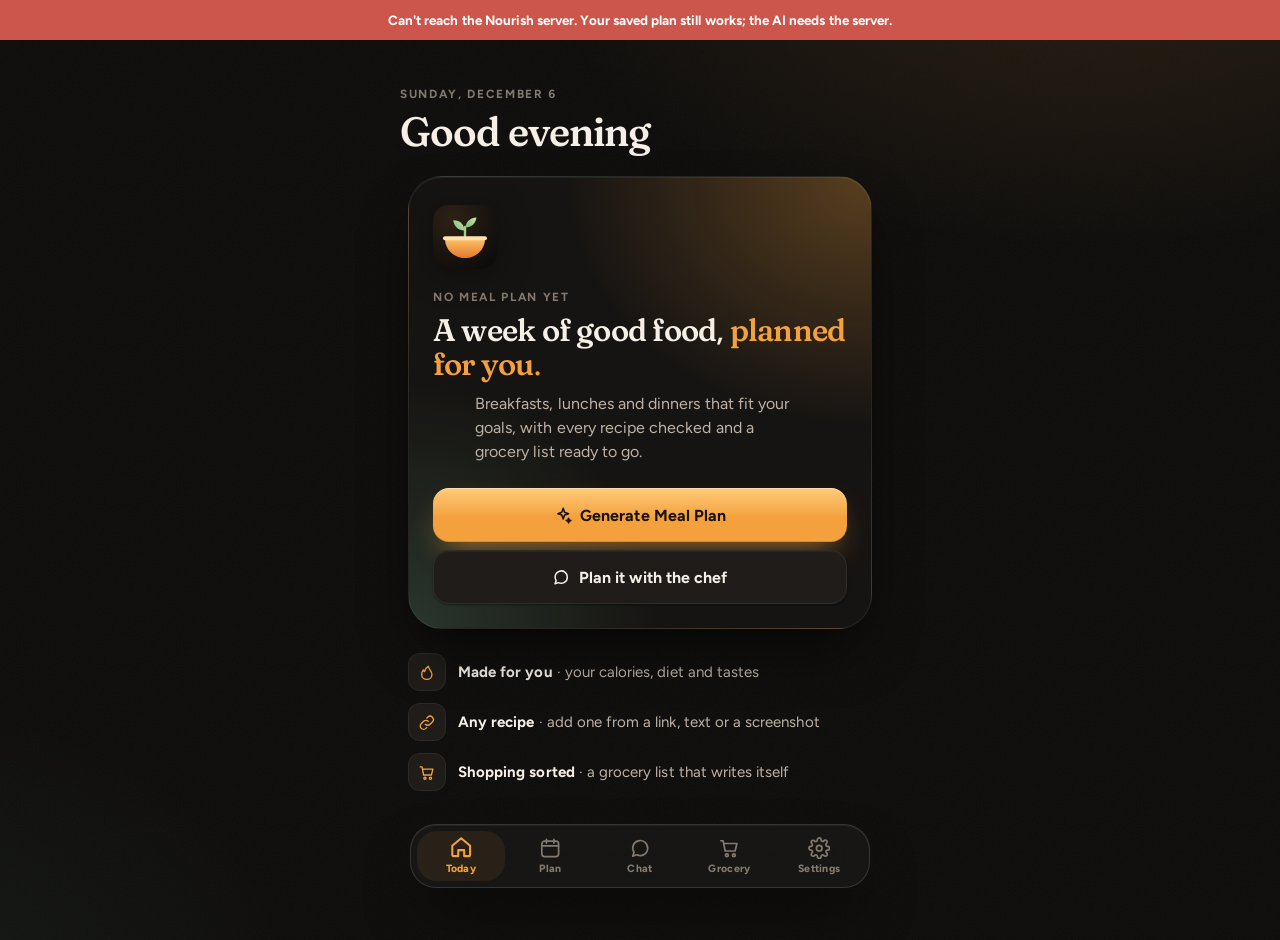
==== index.html @ 1de1a531 "Appearance: themes, backgrounds, accents, fonts, text size, bold text, icon styles, app icons - Them" ====
<!DOCTYPE html>
<html lang="en" data-theme="dark" data-accent="orange" data-text="default">
<head>
    <meta charset="UTF-8" />
    <meta name="viewport" content="width=device-width, initial-scale=1.0, viewport-fit=cover" />
    <meta name="theme-color" content="#0C0B0A" />
    <meta name="apple-mobile-web-app-capable" content="yes" />
    <meta name="mobile-web-app-capable" content="yes" />
    <meta name="apple-mobile-web-app-status-bar-style" content="black-translucent" />
    <meta name="apple-mobile-web-app-title" content="Nourish" />
    <title>Nourish - AI Meal Planner</title>
    <link rel="manifest" href="manifest.webmanifest" />
    <link rel="icon" type="image/png" href="icon-192.png" />
    <link rel="apple-touch-icon" href="apple-touch-icon.png" />
    <link rel="stylesheet" href="styles.css">
</head>
<body>
    <!-- Icon set (stroke icons, 24×24). Used as <svg><use href="#i-name"/></svg>. -->
    <svg width="0" height="0" style="position:absolute" aria-hidden="true">
        <defs>
            <!-- Brand mark gradients (brandMark() in app.js) -->
            <radialGradient id="bmBg" cx="30%" cy="20%" r="90%"><stop offset="0%" stop-color="#2E2116"/><stop offset="100%" stop-color="#0E0C0B"/></radialGradient>
            <linearGradient id="bmBowl" x1="0" y1="0" x2="0" y2="1"><stop offset="0%" stop-color="#FFC46A"/><stop offset="100%" stop-color="#E0782A"/></linearGradient>
            <linearGradient id="bmLeaf" x1="0" y1="1" x2="1" y2="0"><stop offset="0%" stop-color="#7DB876"/><stop offset="100%" stop-color="#C4E8A9"/></linearGradient>
            <symbol id="i-home" viewBox="0 0 24 24"><path d="M3 10.5 12 3l9 7.5V20a1 1 0 0 1-1 1h-5v-6h-6v6H4a1 1 0 0 1-1-1z"/></symbol>
            <symbol id="i-calendar" viewBox="0 0 24 24"><rect x="3" y="4.5" width="18" height="16.5" rx="3"/><path d="M3 9.5h18M8 2.5v4M16 2.5v4"/></symbol>
            <symbol id="i-chat" viewBox="0 0 24 24"><path d="M20 12a8 8 0 0 1-11.6 7.1L4 20.5l1.4-4.2A8 8 0 1 1 20 12z"/></symbol>
            <symbol id="i-cart" viewBox="0 0 24 24"><path d="M3 4h2.5l2.2 11h10.6l2-8H6.4"/><circle cx="9.5" cy="19.5" r="1.5"/><circle cx="17" cy="19.5" r="1.5"/></symbol>
            <symbol id="i-gear" viewBox="0 0 24 24"><circle cx="12" cy="12" r="3"/><path d="M19.4 15a1.7 1.7 0 0 0 .3 1.8l.1.1a2 2 0 1 1-2.8 2.8l-.1-.1a1.7 1.7 0 0 0-1.8-.3 1.7 1.7 0 0 0-1 1.5V21a2 2 0 1 1-4 0v-.1a1.7 1.7 0 0 0-1.1-1.5 1.7 1.7 0 0 0-1.8.3l-.1.1a2 2 0 1 1-2.8-2.8l.1-.1a1.7 1.7 0 0 0 .3-1.8 1.7 1.7 0 0 0-1.5-1H3a2 2 0 1 1 0-4h.1a1.7 1.7 0 0 0 1.5-1.1 1.7 1.7 0 0 0-.3-1.8l-.1-.1a2 2 0 1 1 2.8-2.8l.1.1a1.7 1.7 0 0 0 1.8.3H9a1.7 1.7 0 0 0 1-1.5V3a2 2 0 1 1 4 0v.1a1.7 1.7 0 0 0 1 1.5 1.7 1.7 0 0 0 1.8-.3l.1-.1a2 2 0 1 1 2.8 2.8l-.1.1a1.7 1.7 0 0 0-.3 1.8V9a1.7 1.7 0 0 0 1.5 1H21a2 2 0 1 1 0 4h-.1a1.7 1.7 0 0 0-1.5 1z"/></symbol>
            <symbol id="i-plus" viewBox="0 0 24 24"><path d="M12 5v14M5 12h14"/></symbol>
            <symbol id="i-link" viewBox="0 0 24 24"><path d="M10 14a4.5 4.5 0 0 0 6.4 0l3.2-3.2a4.5 4.5 0 0 0-6.4-6.4L12 5.6"/><path d="M14 10a4.5 4.5 0 0 0-6.4 0l-3.2 3.2a4.5 4.5 0 0 0 6.4 6.4l1.2-1.2"/></symbol>
            <symbol id="i-chevron" viewBox="0 0 24 24"><path d="m9 5 7 7-7 7"/></symbol>
            <symbol id="i-back" viewBox="0 0 24 24"><path d="m15 5-7 7 7 7"/></symbol>
            <symbol id="i-close" viewBox="0 0 24 24"><path d="M6 6l12 12M18 6 6 18"/></symbol>
            <symbol id="i-sunrise" viewBox="0 0 24 24"><path d="M3 18h18M6.3 13.5a6 6 0 0 1 11.4 0M12 3v4M4.2 8.2l1.6 1.6M19.8 8.2l-1.6 1.6M8 21h8"/></symbol>
            <symbol id="i-sun" viewBox="0 0 24 24"><circle cx="12" cy="12" r="4"/><path d="M12 2v2M12 20v2M4.9 4.9l1.4 1.4M17.7 17.7l1.4 1.4M2 12h2M20 12h2M4.9 19.1l1.4-1.4M17.7 6.3l1.4-1.4"/></symbol>
            <symbol id="i-moon" viewBox="0 0 24 24"><path d="M20 14.5A8 8 0 1 1 9.5 4a6.5 6.5 0 0 0 10.5 10.5z"/></symbol>
            <symbol id="i-clock" viewBox="0 0 24 24"><circle cx="12" cy="12" r="9"/><path d="M12 7v5l3 2"/></symbol>
            <symbol id="i-flame" viewBox="0 0 24 24"><path d="M12 21c3.9 0 7-2.9 7-6.7 0-4.6-4.3-6.6-4.9-11.3C11.3 5 9 8 9 10.5c-1-.6-1.6-1.7-1.8-2.6C5.9 9.5 5 11.4 5 14.3 5 18.1 8.1 21 12 21z"/></symbol>
            <symbol id="i-swap" viewBox="0 0 24 24"><path d="M4 8h13l-3.5-3.5M20 16H7l3.5 3.5"/></symbol>
            <symbol id="i-sparkle" viewBox="0 0 24 24"><path d="M12 3l1.8 5.2L19 10l-5.2 1.8L12 17l-1.8-5.2L5 10l5.2-1.8zM19 16l.8 2.2L22 19l-2.2.8L19 22l-.8-2.2L16 19l2.2-.8z"/></symbol>
            <symbol id="i-send" viewBox="0 0 24 24"><path d="M12 19V5M5.5 11.5 12 5l6.5 6.5"/></symbol>
            <symbol id="i-check" viewBox="0 0 24 24"><path d="m5 12.5 4.5 4.5L19 7.5"/></symbol>
            <symbol id="i-trash" viewBox="0 0 24 24"><path d="M4 7h16M10 11v6M14 11v6M6 7l1 13h10l1-13M9 7V4h6v3"/></symbol>
            <symbol id="i-share" viewBox="0 0 24 24"><path d="M12 15V3M7.5 7.5 12 3l4.5 4.5M5 12v7a2 2 0 0 0 2 2h10a2 2 0 0 0 2-2v-7"/></symbol>
            <symbol id="i-refresh" viewBox="0 0 24 24"><path d="M20 11a8 8 0 0 0-14.3-4.9L4 8M4 4v4h4M4 13a8 8 0 0 0 14.3 4.9L20 16M20 20v-4h-4"/></symbol>
            <symbol id="i-palette" viewBox="0 0 24 24"><path d="M12 3a9 9 0 1 0 0 18c1.1 0 1.7-.8 1.7-1.7 0-.5-.2-.9-.5-1.2-.3-.3-.5-.7-.5-1.2 0-.9.8-1.7 1.7-1.7h2A4.6 4.6 0 0 0 21 10.6C21 6.4 17 3 12 3z"/><circle cx="7.5" cy="11.5" r="1"/><circle cx="10.5" cy="7.5" r="1"/><circle cx="15.5" cy="7.5" r="1"/></symbol>
            <symbol id="i-bot" viewBox="0 0 24 24"><rect x="4" y="8" width="16" height="12" rx="3"/><path d="M12 4v4M9 13h.01M15 13h.01M9.5 16.5h5"/></symbol>
            <symbol id="i-user" viewBox="0 0 24 24"><circle cx="12" cy="8" r="4"/><path d="M4 21a8 8 0 0 1 16 0"/></symbol>
            <symbol id="i-heart" viewBox="0 0 24 24"><path d="M12 20.5s-7.5-4.6-9.3-9.2C1.5 8.2 3.4 4.5 7 4.5c2.1 0 3.8 1.2 5 3 1.2-1.8 2.9-3 5-3 3.6 0 5.5 3.7 4.3 6.8-1.8 4.6-9.3 9.2-9.3 9.2z"/></symbol>
            <symbol id="i-search" viewBox="0 0 24 24"><circle cx="11" cy="11" r="6.5"/><path d="m20 20-4.4-4.4"/></symbol>
            <symbol id="i-image" viewBox="0 0 24 24"><rect x="3" y="4" width="18" height="16" rx="2.5"/><circle cx="9" cy="10" r="1.8"/><path d="m21 16-5.5-5.5L5 20"/></symbol>
            <symbol id="i-edit" viewBox="0 0 24 24"><path d="M4 20h4L19 9l-4-4L4 16zM13.5 6.5l4 4"/></symbol>
            <symbol id="i-text" viewBox="0 0 24 24"><path d="M5 6h14M5 11h14M5 16h9"/></symbol>
            <symbol id="i-book" viewBox="0 0 24 24"><path d="M4 5a2 2 0 0 1 2-2h13v16H6a2 2 0 0 0-2 2zM4 21V5M8 7h7"/></symbol>
            <symbol id="i-server" viewBox="0 0 24 24"><rect x="3" y="4" width="18" height="7" rx="2"/><rect x="3" y="13" width="18" height="7" rx="2"/><path d="M7 7.5h.01M7 16.5h.01"/></symbol>
            <symbol id="i-update" viewBox="0 0 24 24"><path d="M12 3v12M7 10l5 5 5-5M5 21h14"/></symbol>
            <symbol id="i-shield" viewBox="0 0 24 24"><path d="M12 3 4 6v6c0 4.5 3.4 8.3 8 9 4.6-.7 8-4.5 8-9V6z"/></symbol>
            <symbol id="i-copy" viewBox="0 0 24 24"><rect x="8" y="8" width="13" height="13" rx="2"/><path d="M16 8V5a2 2 0 0 0-2-2H5a2 2 0 0 0-2 2v9a2 2 0 0 0 2 2h3"/></symbol>
            <symbol id="i-leaf" viewBox="0 0 24 24"><path d="M5 19c0-8 5-14 15-15-1 10-7 15-15 15zM5 19l7-7"/></symbol>
            <symbol id="i-list" viewBox="0 0 24 24"><path d="M9 6h11M9 12h11M9 18h11M4.5 6h.01M4.5 12h.01M4.5 18h.01"/></symbol>
            <symbol id="i-globe" viewBox="0 0 24 24"><circle cx="12" cy="12" r="9"/><path d="M3 12h18M12 3c2.5 2.6 3.8 5.6 3.8 9s-1.3 6.4-3.8 9c-2.5-2.6-3.8-5.6-3.8-9S9.5 5.6 12 3z"/></symbol>
            <symbol id="i-utensils" viewBox="0 0 24 24"><path d="M6 3v8a2 2 0 0 0 2 2v8M10 3v8a2 2 0 0 1-2 2M8 3v6M17 21V3c-2 1-3 3.5-3 7h3"/></symbol>
            <symbol id="i-sync" viewBox="0 0 24 24"><path d="M4 12a8 8 0 0 1 13.7-5.7L20 8.5M20 4v4.5h-4.5M20 12a8 8 0 0 1-13.7 5.7L4 15.5M4 20v-4.5h4.5"/></symbol>
        </defs>
    </svg>

    <div class="offline-banner" id="offlineBanner" role="status" hidden></div>
    <div class="job-bar" id="jobBar" role="status" aria-live="polite" hidden></div>

    <div class="app-container">
        <!-- Today -->
        <main class="screen screen-today active" id="screenToday">
            <header class="screen-header">
                <div>
                    <div class="eyebrow" id="todayEyebrow"></div>
                    <h1 class="large-title" id="todayTitle">Today</h1>
                </div>
                <button type="button" class="icon-btn accent" id="newPlanHeaderBtn" data-action="new-plan" aria-label="New plan" hidden>
                    <svg><use href="#i-sparkle"/></svg>
                </button>
            </header>
            <div id="todayBody"></div>
        </main>

        <!-- Plan -->
        <main class="screen screen-plan" id="screenPlan">
            <header class="screen-header">
                <div>
                    <div class="eyebrow" id="planEyebrow">Your week</div>
                    <h1 class="large-title">Plan</h1>
                </div>
                <div class="header-actions">
                    <button type="button" class="icon-btn" id="cookbookBtn" aria-label="Cookbook"><svg><use href="#i-book"/></svg></button>
                    <button type="button" class="icon-btn" id="importLinkBtn" aria-label="Add a recipe from a link"><svg><use href="#i-link"/></svg></button>
                    <button type="button" class="icon-btn accent" data-action="new-plan" aria-label="New plan"><svg><use href="#i-sparkle"/></svg></button>
                </div>
            </header>
            <div class="plan-days" id="planAccordions"></div>
        </main>

        <!-- Chat -->
        <main class="screen screen-chat" id="screenChat">
            <header class="screen-header">
                <div>
                    <div class="eyebrow">Your personal chef</div>
                    <h1 class="large-title">Chat</h1>
                </div>
                <button type="button" class="pill-btn" id="chatPlanBtn"><svg><use href="#i-sparkle"/></svg><span>Make plan</span></button>
            </header>
            <div class="chat-messages" id="chatMessages" aria-live="polite"></div>
            <form class="chat-composer" id="chatForm">
                <textarea id="chatInput" rows="1" placeholder="Ask the chef anything…" enterkeyhint="send" aria-label="Message"></textarea>
                <button type="submit" class="chat-send" id="chatSend" aria-label="Send"><svg><use href="#i-send"/></svg></button>
            </form>
        </main>

        <!-- Grocery -->
        <main class="screen screen-grocery" id="screenGrocery">
            <header class="screen-header">
                <div>
                    <div class="eyebrow">For this week's plan</div>
                    <h1 class="large-title">Grocery</h1>
                </div>
                <div class="header-actions">
                    <button type="button" class="icon-btn" id="groceryShareBtn" aria-label="Copy or share the list"><svg><use href="#i-share"/></svg></button>
                    <button type="button" class="icon-btn" id="groceryResetBtn" aria-label="Untick everything"><svg><use href="#i-refresh"/></svg></button>
                </div>
            </header>
            <div id="groceryContainer"></div>
        </main>

        <!-- Settings -->
        <main class="screen screen-settings" id="screenSettings">
            <header class="screen-header">
                <div class="settings-heading">
                    <button type="button" class="settings-back" id="settingsBack" hidden><svg><use href="#i-back"/></svg><span>Settings</span></button>
                    <h1 class="large-title" id="settingsTitle">Settings</h1>
                </div>
            </header>
            <div class="settings-list" id="settingsList"></div>
        </main>
    </div>

    <!-- Tab bar -->
    <nav class="tab-bar" role="tablist">
        <button type="button" class="tab" data-tab="today" role="tab"><svg class="tab-icon" aria-hidden="true"><use href="#i-home"/></svg><span class="tab-label">Today</span></button>
        <button type="button" class="tab" data-tab="plan" role="tab"><svg class="tab-icon" aria-hidden="true"><use href="#i-calendar"/></svg><span class="tab-label">Plan</span></button>
        <button type="button" class="tab" data-tab="chat" role="tab"><svg class="tab-icon" aria-hidden="true"><use href="#i-chat"/></svg><span class="tab-label">Chat</span></button>
        <button type="button" class="tab" data-tab="grocery" role="tab"><svg class="tab-icon" aria-hidden="true"><use href="#i-cart"/></svg><span class="tab-label">Grocery</span></button>
        <button type="button" class="tab" data-tab="settings" role="tab"><svg class="tab-icon" aria-hidden="true"><use href="#i-gear"/></svg><span class="tab-label">Settings</span></button>
    </nav>

    <!-- Recipe sheet (content built by openRecipeSheet) -->
    <div class="sheet" id="recipeSheet" role="dialog" aria-modal="true" aria-label="Recipe">
        <div class="sheet-backdrop" id="recipeSheetBackdrop"></div>
        <div class="sheet-content recipe-sheet-content" id="recipeSheetContent"></div>
    </div>

    <!-- Recipe preview / editor (an imported recipe before it's saved, or a Cookbook recipe) -->
    <div class="sheet" id="recipeEditSheet" role="dialog" aria-modal="true" aria-label="Check the recipe">
        <div class="sheet-backdrop" id="recipeEditBackdrop"></div>
        <div class="sheet-content" id="recipeEditContent"></div>
    </div>

    <!-- Add food (the food log) -->
    <div class="sheet" id="foodSheet" role="dialog" aria-modal="true" aria-label="Add food">
        <div class="sheet-backdrop" id="foodSheetBackdrop"></div>
        <div class="sheet-content" id="foodSheetContent"></div>
    </div>

    <!-- Cookbook -->
    <div class="sheet" id="cookbookSheet" role="dialog" aria-modal="true" aria-label="Cookbook">
        <div class="sheet-backdrop" id="cookbookBackdrop"></div>
        <div class="sheet-content cookbook-content" id="cookbookContent"></div>
    </div>

    <!-- Pick a day and meal -->
    <div class="sheet" id="slotSheet" role="dialog" aria-modal="true" aria-label="Add to plan">
        <div class="sheet-backdrop" id="slotBackdrop"></div>
        <div class="sheet-content" id="slotContent"></div>
    </div>

    <!-- Generate sheet -->
    <div class="sheet" id="generateSheet" role="dialog" aria-modal="true" aria-labelledby="generateTitle">
        <div class="sheet-backdrop" id="generateSheetBackdrop"></div>
        <div class="sheet-content">
            <div class="sheet-grabber" aria-hidden="true"></div>
            <div class="sheet-header">
                <h2 class="title" id="generateTitle">New meal plan</h2>
                <button type="button" class="icon-btn btn-close" id="closeGenerateBtn" aria-label="Close"><svg><use href="#i-close"/></svg></button>
            </div>
            <div class="sheet-body">
                <div class="input-group">
                    <label class="label" for="inputLikes">Foods you love</label>
                    <input type="text" id="inputLikes" placeholder="Optional, e.g. chicken, pasta, Thai food" autocomplete="off" enterkeyhint="next" />
                </div>
                <div class="input-group">
                    <label class="label" for="inputHates">Foods you avoid</label>
                    <input type="text" id="inputHates" placeholder="Optional, e.g. mushrooms, shellfish" autocomplete="off" enterkeyhint="done" />
                </div>
                <div class="input-group">
                    <div class="label">Goal</div>
                    <div class="segmented">
                        <button type="button" class="segment-btn" data-goal="Cut">Lose</button>
                        <button type="button" class="segment-btn" data-goal="Maintain">Maintain</button>
                        <button type="button" class="segment-btn" data-goal="Gain">Gain</button>
                    </div>
                </div>
                <p class="sheet-hint">Nourish picks real recipes from trusted cooking sites and sizes them to your calories, diet and allergies. Both boxes are optional.
                    <button type="button" class="link-btn" id="editProfileBtn">Edit profile</button></p>
                <button type="button" class="btn btn-primary" id="generateBtn">Generate Plan</button>
            </div>
        </div>
    </div>

    <!-- Import-from-link sheet -->
    <div class="sheet" id="importSheet" role="dialog" aria-modal="true" aria-labelledby="importTitle">
        <div class="sheet-backdrop" id="importSheetBackdrop"></div>
        <div class="sheet-content">
            <div class="sheet-grabber" aria-hidden="true"></div>
            <div class="sheet-header">
                <h2 class="title" id="importTitle">Add a recipe from a link</h2>
                <button type="button" class="icon-btn btn-close" id="closeImportBtn" aria-label="Close"><svg><use href="#i-close"/></svg></button>
            </div>
            <div class="sheet-body">
                <div class="segmented import-modes" role="tablist" aria-label="Where the recipe is">
                    <button type="button" class="segment-btn active" data-import-mode="link" role="tab" aria-selected="true">Link</button>
                    <button type="button" class="segment-btn" data-import-mode="paste" role="tab" aria-selected="false">Paste text</button>
                    <button type="button" class="segment-btn" data-import-mode="image" role="tab" aria-selected="false">Screenshot</button>
                </div>
                <div class="import-panel" data-import-panel="link">
                    <div class="input-group">
                        <label class="label" for="importUrl">Recipe link</label>
                        <input type="url" id="importUrl" placeholder="A recipe site, YouTube, TikTok, Instagram…" autocomplete="off" autocapitalize="off" spellcheck="false" inputmode="url" />
                    </div>
                    <p class="sheet-hint">Works with recipe sites, and with YouTube, TikTok, Reddit and Pinterest posts that include the recipe. Instagram and Facebook often need a login: then paste the caption or use a screenshot.</p>
                </div>
                <div class="import-panel" data-import-panel="paste" hidden>
                    <div class="input-group">
                        <label class="label" for="importText">Recipe text</label>
                        <textarea id="importText" rows="8" placeholder="Paste the recipe: the ingredients and the steps, e.g. from a caption or a message."></textarea>
                    </div>
                </div>
                <div class="import-panel" data-import-panel="image" hidden>
                    <label class="import-drop" for="importImage">
                        <svg><use href="#i-image"/></svg>
                        <span id="importImageName">Choose a screenshot of the recipe</span>
                        <input type="file" id="importImage" accept="image/*" />
                    </label>
                    <p class="sheet-hint" id="importImageHint"></p>
                </div>
                <div class="import-status" id="importStatus" role="status" hidden><span class="job-bar-spinner" aria-hidden="true"></span><span id="importStatusText"></span></div>
                <div class="form-error" id="importError" role="alert" hidden></div>
                <button type="button" class="btn btn-primary" id="importBtn">Find the recipe</button>
            </div>
        </div>
    </div>

    <div class="toast" id="toast" role="alert" aria-live="assertive"></div>

    <script src="json-repair.js"></script>
    <script src="theme.js"></script>
    <script src="units.js"></script>
    <script src="nutrition-data.js"></script>
    <script src="nutrition.js"></script>
    <script src="prefs.js"></script>
    <script src="planner.js"></script>
    <script src="sources.js"></script>
    <script src="finder.js"></script>
    <script src="library.js"></script>
    <script src="foodlog.js"></script>
    <script src="grocery.js"></script>
    <script src="recipes.js"></script>
    <script src="importer.js"></script>
    <script src="app.js"></script>
    <script src="ondevice.js"></script>
</body>
</html>
---- styles.css ----
/* ==========================================================================
   Nourish design system — "Ember & Herb"
   An editorial kitchen at night: warm near-black, cream type, saffron light.
   Display: Fraunces (soft, warm serif) · Text: Figtree (humanist sans)

   Themes   [data-theme=dark|light|system]   (dark is the default)
   Accents  [data-accent=orange|green|blue|purple|pink|teal]
            = Saffron, Sage, Lagoon, Plum, Rose, Mint
   Text     [data-text=small|default|large]   Motion [data-motion=reduced]
   ========================================================================== */

@font-face {
    font-family: "Fraunces";
    src: url("font-fraunces.woff2") format("woff2-variations"), url("font-fraunces.woff2") format("woff2");
    font-weight: 100 900; font-style: normal; font-display: swap;
}
/* Numbers: digits (and the marks that sit between them) always come from the body font, which has
   true lining, tabular figures, even inside serif headings ("Day 3", "1,500"). The heading serif's
   own figures are old-style and uneven, so a heading's font list starts with this digits-only face. */
@font-face {
    font-family: "Nourish Digits";
    src: url("font-figtree.woff2") format("woff2-variations"), url("font-figtree.woff2") format("woff2");
    font-weight: 300 900; font-style: normal; font-display: swap;
    unicode-range: U+0030-0039, U+002C, U+002E, U+0025, U+00BC-00BE, U+2150-215E, U+00D7, U+2013;
}
@font-face {
    font-family: "Figtree";
    src: url("font-figtree.woff2") format("woff2-variations"), url("font-figtree.woff2") format("woff2");
    font-weight: 300 900; font-style: normal; font-display: swap;
}

/* Font pairings (Settings → Appearance → Font). Each covers headings, text and numbers; numbers always
   use lining, tabular figures. All bundled (SIL Open Font License, see FONTS.md), so offline is fine. */
@font-face { font-family: "Inter"; src: url("font-inter.woff2") format("woff2-variations"), url("font-inter.woff2") format("woff2"); font-weight: 100 900; font-display: swap; }
@font-face { font-family: "Source Serif 4"; src: url("font-source-serif.woff2") format("woff2-variations"), url("font-source-serif.woff2") format("woff2"); font-weight: 200 900; font-display: swap; }
@font-face { font-family: "Source Sans 3"; src: url("font-source-sans.woff2") format("woff2-variations"), url("font-source-sans.woff2") format("woff2"); font-weight: 200 900; font-display: swap; }
@font-face { font-family: "Nunito"; src: url("font-nunito.woff2") format("woff2-variations"), url("font-nunito.woff2") format("woff2"); font-weight: 200 1000; font-display: swap; }
@font-face { font-family: "Manrope"; src: url("font-manrope.woff2") format("woff2-variations"), url("font-manrope.woff2") format("woff2"); font-weight: 200 800; font-display: swap; }
:root[data-font="modern"] {
    --font: "Inter", -apple-system, system-ui, sans-serif; --font-display: "Inter", -apple-system, system-ui, sans-serif;
    --font-num: "Inter", system-ui, sans-serif; --display-axes: normal; --display-tracking: -0.025em;
}
:root[data-font="classic"] {
    --font: "Source Sans 3", -apple-system, system-ui, sans-serif; --font-display: "Source Serif 4", Georgia, serif;
    --font-num: "Source Sans 3", system-ui, sans-serif; --display-axes: normal; --display-tracking: -0.01em;
}
:root[data-font="rounded"] {
    --font: "Nunito", -apple-system, system-ui, sans-serif; --font-display: "Nunito", -apple-system, system-ui, sans-serif;
    --font-num: "Nunito", system-ui, sans-serif; --display-axes: normal; --display-tracking: -0.01em;
}
:root[data-font="minimal"] {
    --font: "Manrope", -apple-system, system-ui, sans-serif; --font-display: "Manrope", -apple-system, system-ui, sans-serif;
    --font-num: "Manrope", system-ui, sans-serif; --display-axes: normal; --display-tracking: -0.02em;
}
[data-font]:not([data-font="editorial"]) body { font-feature-settings: normal; }

/* Text size and bold text (Settings → Appearance). */
[data-text="xl"] { font-size: 19.5px; }
[data-bold="on"] body { font-weight: 550; }
[data-bold="on"] .meal-name, [data-bold="on"] .title, [data-bold="on"] .large-title, [data-bold="on"] .recipe-name, [data-bold="on"] .section-title { font-weight: 700; }
[data-bold="on"] .text-dim, [data-bold="on"] .settings-hint, [data-bold="on"] .sheet-hint, [data-bold="on"] .recipe-note { font-weight: 550; }

/* Icon styles (Settings → Appearance → Icons): one look, applied to every icon. */
:root { --icon-w: 1; }
:root[data-icons="bold"] { --icon-w: 1.32; }
:root[data-icons="light"] { --icon-w: 0.72; }
[data-icons="duotone"] svg:not(.ring svg) use, [data-icons="duotone"] .tab-icon use { fill: currentColor; fill-opacity: 0.2; }
:root[data-icons="duotone"] { --icon-w: 1.1; }
[data-icons="sharp"] svg { stroke-linecap: square; stroke-linejoin: miter; }

/* ---------- 1. Tokens ---------- */
:root {
    --grain: url("data:image/svg+xml;utf8,<svg xmlns='http://www.w3.org/2000/svg' width='160' height='160'><filter id='n'><feTurbulence type='fractalNoise' baseFrequency='0.9' numOctaves='2' stitchTiles='stitch'/><feColorMatrix values='0 0 0 0 0.5 0 0 0 0 0.45 0 0 0 0 0.4 0 0 0 0.05 0'/></filter><rect width='100%' height='100%' filter='url(%23n)'/></svg>");
    /* Safe areas. The phone apps also pass them in as --native-safe-* for when env() reports 0. */
    --safe-top: max(env(safe-area-inset-top), var(--native-safe-top, 0px));
    --safe-bottom: max(env(safe-area-inset-bottom), var(--native-safe-bottom, 0px));
    --safe-left: max(env(safe-area-inset-left), var(--native-safe-left, 0px));
    --safe-right: max(env(safe-area-inset-right), var(--native-safe-right, 0px));

    /* Type */
    --font: "Figtree", -apple-system, BlinkMacSystemFont, "Segoe UI", Roboto, system-ui, sans-serif;
    --font-display: "Nourish Digits", "Fraunces", "Iowan Old Style", "Palatino", Georgia, serif;
    --font-num: "Nourish Digits", var(--font);   /* anything that is mostly a number */
    --num-features: "tnum" 1, "lnum" 1, "pnum" 0;
    --display-axes: "SOFT" 60, "WONK" 0;
    --fs-hero: 2.55rem;     /* screen titles */
    --fs-title-1: 1.95rem;  /* recipe name */
    --fs-title-2: 1.45rem;  /* sheet titles, big numbers */
    --fs-title-3: 1.16rem;  /* card titles */
    --fs-body: 1rem;
    --fs-callout: 0.94rem;
    --fs-footnote: 0.84rem;
    --fs-caption: 0.74rem;

    /* Space (4-point scale) */
    --s-1: 4px; --s-2: 8px; --s-3: 12px; --s-4: 16px; --s-5: 20px; --s-6: 24px; --s-7: 28px; --s-8: 32px; --s-10: 40px;
    --gutter: 20px;

    /* Shape */
    --r-xs: 8px; --r-sm: 12px; --r: 16px; --r-lg: 22px; --r-xl: 28px; --r-2xl: 34px; --r-pill: 999px;

    /* Motion */
    --ease: cubic-bezier(0.22, 1, 0.36, 1);          /* out-quint: smooth settle */
    --ease-sheet: cubic-bezier(0.32, 0.72, 0, 1);     /* iOS sheet */
    --spring: cubic-bezier(0.34, 1.56, 0.64, 1);      /* small overshoot for toggles */
    --t-fast: 140ms; --t: 240ms; --t-slow: 420ms;

    /* Layout */
    --tabbar-h: 64px;
    --tabbar-gap: max(12px, var(--safe-bottom));
    --content-max: 520px;

    /* Nutrition colours (shared meaning everywhere) */
    --protein: #86CFA6;
    --carbs: #F2C46D;
    --fat: #EC8F7E;

    /* Status */
    --success: #7CCB8E;
    --danger: #FF6B5E;
    --warn: #F5B544;

    /* Accent: Saffron by default */
    --accent: #F4A13D;
    --accent-2: #FFCB7A;
    --accent-deep: #C9711B;
    --on-accent: #1B1107;
}
[data-accent="green"]  { --accent: #8CC084; --accent-2: #BEE3A8; --accent-deep: #4E8A4B; }
[data-accent="blue"]   { --accent: #6FB7E6; --accent-2: #A9D8F7; --accent-deep: #2F7DB5; }
[data-accent="purple"] { --accent: #B69CF6; --accent-2: #D7C8FF; --accent-deep: #7A58C9; }
[data-accent="pink"]   { --accent: #F08BA8; --accent-2: #FFC0D1; --accent-deep: #C24E72; }
[data-accent="teal"]   { --accent: #5FD0B8; --accent-2: #A6EEDD; --accent-deep: #1F9682; }

/* Dark (default) */
:root, [data-theme="dark"] {
    --bg: #0C0B0A;
    --bg-glow: radial-gradient(900px 520px at 85% -8%, color-mix(in srgb, var(--accent) 13%, transparent), transparent 62%),
               radial-gradient(700px 480px at -10% 105%, color-mix(in srgb, var(--protein) 7%, transparent), transparent 60%);
    --surface: #161412;
    --surface-2: #1F1C19;
    --surface-3: #2A2622;
    --surface-raised: #1B1916;
    --border: rgba(255, 238, 214, 0.075);
    --border-strong: rgba(255, 238, 214, 0.14);
    --hairline: rgba(255, 238, 214, 0.06);
    --text: #F6EFE6;
    --text-2: #BEB2A5;
    --text-3: #847A6F;
    --accent-text: var(--accent);
    --accent-soft: color-mix(in srgb, var(--accent) 15%, transparent);
    --accent-softer: color-mix(in srgb, var(--accent) 8%, transparent);
    --e-1: 0 1px 0 rgba(255, 238, 214, 0.04) inset, 0 1px 2px rgba(0, 0, 0, 0.4);
    --e-2: 0 1px 0 rgba(255, 238, 214, 0.05) inset, 0 12px 32px -10px rgba(0, 0, 0, 0.65);
    --e-3: 0 1px 0 rgba(255, 238, 214, 0.06) inset, 0 28px 60px -18px rgba(0, 0, 0, 0.8);
    --glass: rgba(24, 21, 19, 0.72);
    --glass-strong: rgba(24, 21, 19, 0.88);
    --scrim: rgba(5, 4, 3, 0.62);
    --grain-opacity: 0.045;
    color-scheme: dark;
}

/* Light: warm paper and ink */
[data-theme="light"] {
    --bg: #F5EFE6;
    --bg-glow: radial-gradient(900px 520px at 85% -8%, color-mix(in srgb, var(--accent) 16%, transparent), transparent 62%),
               radial-gradient(700px 480px at -10% 105%, color-mix(in srgb, var(--protein) 12%, transparent), transparent 60%);
    --surface: #FFFCF7;
    --surface-2: #F3ECE1;
    --surface-3: #E7DECF;
    --surface-raised: #FFFFFF;
    --border: rgba(60, 40, 20, 0.09);
    --border-strong: rgba(60, 40, 20, 0.16);
    --hairline: rgba(60, 40, 20, 0.07);
    --text: #1F1913;
    --text-2: #5E5348;
    --text-3: #92867A;
    --accent-text: var(--accent-deep);
    --accent-soft: color-mix(in srgb, var(--accent) 22%, transparent);
    --accent-softer: color-mix(in srgb, var(--accent) 11%, transparent);
    --protein: #4E9E73; --carbs: #D49A2A; --fat: #D0644F;
    --e-1: 0 1px 2px rgba(60, 40, 20, 0.06);
    --e-2: 0 1px 2px rgba(60, 40, 20, 0.05), 0 14px 30px -12px rgba(60, 40, 20, 0.18);
    --e-3: 0 2px 4px rgba(60, 40, 20, 0.05), 0 30px 60px -20px rgba(60, 40, 20, 0.3);
    --glass: rgba(255, 251, 244, 0.74);
    --glass-strong: rgba(255, 251, 244, 0.9);
    --scrim: rgba(40, 26, 12, 0.38);
    --grain-opacity: 0.035;
    color-scheme: light;
}
@media (prefers-color-scheme: light) {
    [data-theme="system"] {
        --bg: #F5EFE6;
        --bg-glow: radial-gradient(900px 520px at 85% -8%, color-mix(in srgb, var(--accent) 16%, transparent), transparent 62%),
                   radial-gradient(700px 480px at -10% 105%, color-mix(in srgb, var(--protein) 12%, transparent), transparent 60%);
        --surface: #FFFCF7; --surface-2: #F3ECE1; --surface-3: #E7DECF; --surface-raised: #FFFFFF;
        --border: rgba(60, 40, 20, 0.09); --border-strong: rgba(60, 40, 20, 0.16); --hairline: rgba(60, 40, 20, 0.07);
        --text: #1F1913; --text-2: #5E5348; --text-3: #92867A;
        --accent-text: var(--accent-deep);
        --accent-soft: color-mix(in srgb, var(--accent) 22%, transparent);
        --accent-softer: color-mix(in srgb, var(--accent) 11%, transparent);
        --protein: #4E9E73; --carbs: #D49A2A; --fat: #D0644F;
        --e-1: 0 1px 2px rgba(60, 40, 20, 0.06);
        --e-2: 0 1px 2px rgba(60, 40, 20, 0.05), 0 14px 30px -12px rgba(60, 40, 20, 0.18);
        --e-3: 0 2px 4px rgba(60, 40, 20, 0.05), 0 30px 60px -20px rgba(60, 40, 20, 0.3);
        --glass: rgba(255, 251, 244, 0.74); --glass-strong: rgba(255, 251, 244, 0.9);
        --scrim: rgba(40, 26, 12, 0.38); --grain-opacity: 0.035;
        color-scheme: light;
    }
}
@supports not (color: color-mix(in srgb, red 50%, blue)) {
    :root, [data-theme] { --accent-soft: rgba(244, 161, 61, 0.16); --accent-softer: rgba(244, 161, 61, 0.08); --bg-glow: none; }
}

/* Meal moods: one illustration palette per meal, used on cards, tiles and the recipe hero. */
.art-breakfast { --art-a: #FFD8A1; --art-b: #F3A04A; --art-c: #C8562C; --art-ink: #3B1B08; }
.art-lunch     { --art-a: #D6EDB8; --art-b: #86BE73; --art-c: #2F6B46; --art-ink: #0F2A18; }
.art-dinner    { --art-a: #D3C2FF; --art-b: #8A6BD8; --art-c: #2C2566; --art-ink: #140F33; }
.art-snack, [class*="art-snack-"] { --art-a: #FFD3DA; --art-b: #E38AA0; --art-c: #8E3653; --art-ink: #33101D; }
.art-breakfast, .art-lunch, .art-dinner, .art-snack, [class*="art-snack-"] {
    background:
        radial-gradient(120% 90% at 18% 12%, color-mix(in srgb, var(--art-a) 95%, transparent), transparent 55%),
        linear-gradient(150deg, var(--art-b), var(--art-c));
    color: #FFFDF8;
}
@supports not (color: color-mix(in srgb, red 50%, blue)) {
    .art-breakfast, .art-lunch, .art-dinner, .art-snack, [class*="art-snack-"] { background: linear-gradient(150deg, var(--art-b), var(--art-c)); }
}

/* ---------- 2. Base ---------- */
html { font-size: 16px; -webkit-text-size-adjust: 100%; }
[data-text="small"] { font-size: 15px; }
[data-text="large"] { font-size: 17.75px; }
[data-text="xl"] .day-strip .d-name, [data-text="large"] .day-strip .d-name { letter-spacing: 0.04em; }
[hidden] { display: none !important; }
* { box-sizing: border-box; margin: 0; padding: 0; }

body {
    background: var(--bg);
    background-image: var(--grain), var(--bg-glow);
    color: var(--text);
    font-family: var(--font);
    font-size: var(--fs-body);
    line-height: 1.5;
    letter-spacing: 0.003em;
    min-height: 100vh;
    -webkit-font-smoothing: antialiased;
    -moz-osx-font-smoothing: grayscale;
    -webkit-tap-highlight-color: transparent;
    text-rendering: optimizeLegibility;
    font-feature-settings: "ss01", "cv11";
    font-variant-numeric: lining-nums tabular-nums;
}
/* Every number in the app: same-height, same-width digits that line up. */
.num, .ring-value, .d-num, .nutrition-kcal, .nutrition-macro .v, .cooking-count, .recipe-step-number,
.grocery-progress .big, .count, input[type="number"] {
    font-family: var(--font-num);
    font-variant-numeric: lining-nums tabular-nums;
    font-feature-settings: var(--num-features);
}
/* An opaque strip behind the status bar, so nothing scrolls under the clock. */
body::before {
    content: ""; position: fixed; top: 0; left: 0; right: 0; height: var(--safe-top); z-index: 300;
    background: var(--bg); pointer-events: none;
}
/* Fine paper grain, drawn once into the page background (no layer over the page, no blending,
   so nothing has to be redrawn while the on-phone AI is working). */
body::after { content: none; }

svg { width: 1.25rem; height: 1.25rem; fill: none; stroke: currentColor; stroke-width: calc(1.8 * var(--icon-w, 1)); stroke-linecap: round; stroke-linejoin: round; flex-shrink: 0; }
.num { font-variant-numeric: tabular-nums; }
::selection { background: var(--accent-soft); }

/* Display type */
.large-title, .title, .recipe-name, .ring-value, .display {
    font-family: var(--font-display);
    font-optical-sizing: auto;
    font-variation-settings: var(--display-axes);
}
.large-title { font-size: var(--fs-hero); font-weight: 560; letter-spacing: -0.025em; line-height: 1.04; }
.title { font-size: var(--fs-title-2); font-weight: 580; letter-spacing: -0.015em; line-height: 1.15; }
.eyebrow {
    display: flex; align-items: center; gap: 6px;
    font-size: var(--fs-caption); font-weight: 700; letter-spacing: 0.14em; text-transform: uppercase;
    color: var(--text-3); margin-bottom: 6px; min-height: 1em;
}
.text-dim { color: var(--text-2); }

/* ---------- 3. Layout ---------- */
.app-container { max-width: var(--content-max); margin: 0 auto; min-height: 100vh; position: relative; }
.screen {
    display: none;
    padding: calc(10px + var(--safe-top)) calc(var(--gutter) + var(--safe-right))
             calc(var(--tabbar-h) + var(--tabbar-gap) + 36px) calc(var(--gutter) + var(--safe-left));
}
.screen.active { display: block; animation: screen-in var(--t-slow) var(--ease) both; }
@keyframes screen-in { from { opacity: 0; transform: translateY(10px); } to { opacity: 1; transform: none; } }
/* Content settles in a beat after the header. */
.screen.active > :not(.screen-header) { animation: rise var(--t-slow) var(--ease) 60ms both; }
@keyframes rise { from { opacity: 0; transform: translateY(14px); } to { opacity: 1; transform: none; } }

.screen-header {
    display: flex; align-items: flex-end; justify-content: space-between; gap: var(--s-3);
    margin: var(--s-6) 0 var(--s-6);
}
.screen-header > div:first-child { min-width: 0; }
.screen-header .eyebrow { white-space: nowrap; overflow: hidden; text-overflow: ellipsis; }
.header-actions { display: flex; gap: var(--s-2); }

.section-title {
    display: flex; align-items: baseline; justify-content: space-between; gap: var(--s-3);
    margin: var(--s-8) 2px var(--s-3);
    font-family: var(--font-display); font-variation-settings: var(--display-axes);
    font-size: var(--fs-title-3); font-weight: 600; letter-spacing: -0.01em;
}
.section-title small { font-family: var(--font); font-size: var(--fs-footnote); font-weight: 600; color: var(--text-3); letter-spacing: 0.02em; }

/* ---------- 4. Buttons ---------- */
button { font-family: inherit; color: inherit; border: none; background: none; cursor: pointer; letter-spacing: inherit; }
a { color: var(--accent-text); }
button:focus-visible, a:focus-visible, input:focus-visible, select:focus-visible, textarea:focus-visible, label:focus-within {
    outline: 2px solid var(--accent); outline-offset: 2px;
}
input:focus-visible, select:focus-visible, textarea:focus-visible { outline: none; }
button:disabled { opacity: 0.5; cursor: default; }

.btn {
    position: relative;
    display: inline-flex; align-items: center; justify-content: center; gap: var(--s-2);
    min-height: 54px; padding: 14px 22px;
    border-radius: var(--r);
    font-size: var(--fs-body); font-weight: 700; letter-spacing: 0.005em;
    text-decoration: none;
    transition: transform var(--t-fast) var(--ease), background var(--t), box-shadow var(--t), border-color var(--t);
}
.btn svg { width: 1.15rem; height: 1.15rem; stroke-width: calc(2 * var(--icon-w, 1)); }
.btn:active:not(:disabled) { transform: scale(0.975); }
.btn-primary {
    width: 100%;
    color: var(--on-accent);
    background: linear-gradient(180deg, var(--accent-2), var(--accent) 55%);
    box-shadow: 0 1px 0 rgba(255, 255, 255, 0.35) inset, 0 -1px 0 rgba(0, 0, 0, 0.12) inset,
                0 14px 30px -12px color-mix(in srgb, var(--accent) 70%, transparent);
}
@supports not (color: color-mix(in srgb, red 50%, blue)) { .btn-primary { box-shadow: none; } }
.btn-secondary {
    width: 100%;
    background: var(--surface-2); color: var(--text);
    border: 1px solid var(--border);
    box-shadow: var(--e-1);
}
.btn-secondary.danger, .btn.danger { color: var(--danger); }

.icon-btn {
    width: 46px; height: 46px; border-radius: 50%;
    display: inline-flex; align-items: center; justify-content: center;
    background: var(--surface-2); color: var(--text);
    border: 1px solid var(--border);
    box-shadow: var(--e-1);
    flex-shrink: 0;
    transition: transform var(--t-fast) var(--ease), background var(--t);
}
.icon-btn:active { transform: scale(0.92); }
.icon-btn.accent {
    background: linear-gradient(180deg, var(--accent-2), var(--accent) 60%); color: var(--on-accent); border-color: transparent;
    box-shadow: 0 10px 24px -10px color-mix(in srgb, var(--accent) 80%, transparent);
}
.icon-btn svg { stroke-width: calc(1.9 * var(--icon-w, 1)); }

.pill-btn {
    display: inline-flex; align-items: center; gap: 6px;
    min-height: 44px; padding: 0 16px; border-radius: var(--r-pill);
    background: var(--accent-soft); color: var(--accent-text);
    font-size: var(--fs-callout); font-weight: 700;
    transition: transform var(--t-fast) var(--ease);
}
.pill-btn:active:not(:disabled) { transform: scale(0.96); }
.pill-btn svg { width: 1.05rem; height: 1.05rem; }
.link-btn { min-height: 44px; padding: 0 4px; color: var(--accent-text); font-weight: 700; font-size: var(--fs-callout); }

/* ---------- 5. Cards & chips ---------- */
.card {
    position: relative;
    background: var(--surface);
    border: 1px solid var(--border);
    border-radius: var(--r-lg);
    box-shadow: var(--e-2);
}
.chip {
    display: inline-flex; align-items: center; gap: 5px;
    padding: 5px 10px; border-radius: var(--r-pill);
    background: var(--surface-2); color: var(--text-2);
    border: 1px solid var(--hairline);
    font-size: var(--fs-caption); font-weight: 700; letter-spacing: 0.02em;
    white-space: nowrap;
}
.chip svg { width: 0.85rem; height: 0.85rem; stroke-width: calc(2 * var(--icon-w, 1)); }
.chip.accent { background: var(--accent-soft); color: var(--accent-text); border-color: transparent; }
.chip.warn { background: color-mix(in srgb, var(--warn) 18%, transparent); color: #E3A43A; border-color: transparent; }
[data-theme="light"] .chip.warn { color: #9A6510; }
.chev { color: var(--text-3); width: 1.05rem; height: 1.05rem; }

/* ---------- 6. Inputs ---------- */
input, textarea, select {
    width: 100%; min-height: 52px; padding: 13px 16px;
    border-radius: var(--r);
    border: 1px solid var(--border);
    background: var(--surface-2); color: var(--text);
    font-family: inherit; font-size: max(16px, 1rem);   /* never below 16px: iOS zooms into smaller inputs */
    transition: border-color var(--t), background var(--t), box-shadow var(--t);
}
input::placeholder, textarea::placeholder { color: var(--text-3); }
input:focus, textarea:focus, select:focus {
    outline: none; border-color: color-mix(in srgb, var(--accent) 70%, transparent); background: var(--surface);
    box-shadow: 0 0 0 4px var(--accent-softer);
}
textarea { min-height: 128px; resize: vertical; line-height: 1.5; }
select {
    appearance: none; -webkit-appearance: none; padding-right: 40px;
    background-image: url("data:image/svg+xml;utf8,<svg xmlns='http://www.w3.org/2000/svg' viewBox='0 0 24 24' fill='none' stroke='%23998d80' stroke-width='2.2' stroke-linecap='round' stroke-linejoin='round'><path d='m7 10 5 5 5-5'/></svg>");
    background-repeat: no-repeat; background-position: right 12px center; background-size: 18px;
}
.input-group { margin-bottom: var(--s-5); }
.label {
    display: block; margin-bottom: var(--s-2);
    font-size: var(--fs-caption); font-weight: 750; letter-spacing: 0.12em; text-transform: uppercase;
    color: var(--text-3);
}
.form-error {
    margin-bottom: var(--s-4); padding: 14px 16px; border-radius: var(--r);
    border: 1px solid color-mix(in srgb, var(--danger) 45%, transparent);
    background: color-mix(in srgb, var(--danger) 11%, transparent);
    font-size: var(--fs-callout); overflow-wrap: anywhere;
}

/* Segmented control */
.segmented {
    position: relative;
    display: grid; grid-template-columns: repeat(3, 1fr); gap: 4px;
    padding: 4px; border-radius: var(--r);
    background: var(--surface-2); border: 1px solid var(--border);
}
.segment-btn {
    min-height: 44px; border-radius: 12px;
    font-size: var(--fs-callout); font-weight: 700; color: var(--text-2);
    transition: background var(--t) var(--ease), color var(--t), box-shadow var(--t);
}
.segment-btn.active { background: var(--surface-raised); color: var(--text); box-shadow: var(--e-2); }
[data-theme="dark"] .segment-btn.active, :root:not([data-theme="light"]) .segment-btn.active { background: var(--surface-3); }

/* Option tiles (recipe sources) */
.source-grid { display: grid; grid-template-columns: 1fr 1fr; gap: var(--s-2); }
.source-btn {
    display: flex; align-items: center; gap: 10px;
    min-height: 58px; padding: 10px 12px;
    border-radius: var(--r); background: var(--surface-2); border: 1.5px solid var(--border);
    font-weight: 700; font-size: var(--fs-callout); color: var(--text-2); text-align: left;
    transition: border-color var(--t), background var(--t), color var(--t), transform var(--t-fast) var(--ease);
}
.source-btn:active { transform: scale(0.98); }
.source-btn svg { width: 34px; height: 34px; padding: 8px; border-radius: 10px; background: var(--surface-3); color: var(--text-3); transition: background var(--t), color var(--t); }
.source-btn.active { border-color: var(--accent); background: var(--accent-softer); color: var(--text); }
.source-btn.active svg { background: var(--accent); color: var(--on-accent); }

/* Toggle */
.switch {
    position: relative; width: 52px; height: 32px; flex-shrink: 0;
    border-radius: 16px; background: var(--surface-3);
    box-shadow: 0 1px 2px rgba(0, 0, 0, 0.25) inset;
    transition: background var(--t);
}
.switch::after {
    content: ""; position: absolute; top: 3px; left: 3px; width: 26px; height: 26px; border-radius: 50%;
    background: #FFFDF8; box-shadow: 0 2px 6px rgba(0, 0, 0, 0.3);
    transition: transform var(--t) var(--spring);
}
.switch[aria-checked="true"] { background: var(--accent); }
.switch[aria-checked="true"]::after { transform: translateX(20px); }
.switch-row { cursor: pointer; }

/* Range */
.settings-range { width: 100%; height: 44px; padding: 0; border: none; background: none; accent-color: var(--accent); box-shadow: none; }
.settings-range:focus { box-shadow: none; background: none; }

/* ---------- 7. Feedback: spinners, toasts, banners, job bar ---------- */
.job-bar-spinner {
    width: 18px; height: 18px; flex-shrink: 0; border-radius: 50%;
    border: 2.5px solid color-mix(in srgb, var(--accent) 22%, transparent); border-top-color: var(--accent);
    animation: spin 0.85s linear infinite;
}
@keyframes spin { to { transform: rotate(360deg); } }

.toast {
    position: fixed; left: 50%; bottom: calc(var(--tabbar-h) + var(--tabbar-gap) + 16px);
    transform: translate(-50%, 18px) scale(0.98);
    width: calc(100% - 32px); max-width: 440px;
    display: flex; align-items: center; gap: 10px;
    padding: 14px 18px; border-radius: var(--r);
    background: var(--glass-strong); color: var(--text);
    border: 1px solid var(--border-strong);
    backdrop-filter: blur(20px) saturate(160%); -webkit-backdrop-filter: blur(20px) saturate(160%);
    font-size: var(--fs-callout); font-weight: 600;
    box-shadow: var(--e-3);
    opacity: 0; pointer-events: none; z-index: 350;
    transition: opacity var(--t), transform var(--t-slow) var(--ease);
}
.toast::before { content: ""; width: 8px; height: 8px; border-radius: 50%; background: var(--success); flex-shrink: 0; box-shadow: 0 0 0 4px color-mix(in srgb, var(--success) 20%, transparent); }
.toast.error::before { background: var(--danger); box-shadow: 0 0 0 4px color-mix(in srgb, var(--danger) 20%, transparent); }
.toast.error { border-color: color-mix(in srgb, var(--danger) 45%, transparent); }
.toast.show { opacity: 1; transform: translate(-50%, 0) scale(1); }

.offline-banner {
    position: relative; z-index: 150;
    padding: calc(10px + var(--safe-top)) 16px 10px;
    background: color-mix(in srgb, var(--danger) 80%, #000); color: #fff;
    font-size: var(--fs-footnote); font-weight: 700; text-align: center;
}

/* Job bar: a floating "live activity" pill while the chef works. */
.job-bar {
    position: sticky; top: calc(var(--safe-top) + 8px); z-index: 140;
    display: flex; align-items: center; gap: var(--s-3);
    width: calc(100% - 24px); max-width: calc(var(--content-max) - 24px);
    margin: calc(8px + var(--safe-top)) auto 0;
    padding: 8px 8px 8px 16px; border-radius: var(--r-pill);
    background: var(--glass-strong);
    border: 1px solid var(--border-strong);
    backdrop-filter: blur(22px) saturate(160%); -webkit-backdrop-filter: blur(22px) saturate(160%);
    box-shadow: var(--e-3);
    font-size: var(--fs-footnote); font-weight: 650;
    animation: drop-in var(--t-slow) var(--ease) both;
}
@keyframes drop-in { from { opacity: 0; transform: translateY(-14px) scale(0.97); } to { opacity: 1; transform: none; } }
.job-bar.error { border-color: color-mix(in srgb, var(--danger) 50%, transparent); background: color-mix(in srgb, var(--danger) 16%, var(--glass-strong)); }
.job-bar-text { flex: 1; min-width: 0; overflow-wrap: anywhere; line-height: 1.3; }
.job-bar-btn {
    flex-shrink: 0; min-height: 40px; padding: 0 16px; border-radius: var(--r-pill);
    background: var(--surface-3); font-weight: 750; font-size: var(--fs-footnote);
}
/* Only while the bar shows: it then sits in the status-bar space itself. */
.job-bar:not([hidden]) ~ .app-container .screen { padding-top: 6px; }

/* ---------- 8. Empty, loading and error states ---------- */
.empty-state { text-align: center; padding: var(--s-6) var(--s-2) var(--s-2); }
.empty-art {
    position: relative;
    width: 116px; height: 116px; margin: 0 auto var(--s-6); border-radius: 38px;
    display: grid; place-items: center; color: var(--on-accent);
    background:
        radial-gradient(90% 80% at 25% 15%, rgba(255, 255, 255, 0.55), transparent 60%),
        linear-gradient(150deg, var(--accent-2), var(--accent) 55%, var(--accent-deep));
    box-shadow: 0 1px 0 rgba(255, 255, 255, 0.4) inset, 0 26px 50px -20px color-mix(in srgb, var(--accent) 75%, transparent);
    animation: float 6s ease-in-out infinite;
}
.empty-art::after {
    content: ""; position: absolute; inset: -14px; border-radius: 48px;
    border: 1px solid color-mix(in srgb, var(--accent) 25%, transparent);
}
.empty-art svg { width: 3.1rem; height: 3.1rem; stroke-width: calc(1.5 * var(--icon-w, 1)); }
@keyframes float { 0%, 100% { transform: translateY(0); } 50% { transform: translateY(-5px); } }
.empty-state .title { margin-bottom: var(--s-2); font-size: var(--fs-title-1); }
.empty-state p { color: var(--text-2); margin: 0 auto var(--s-6); max-width: 330px; }
.empty-actions { display: flex; flex-direction: column; gap: var(--s-2); }
.empty-note { text-align: center; padding: var(--s-8) 0; color: var(--text-3); font-size: var(--fs-footnote); }

/* First launch (Today with no plan) */
.welcome { text-align: left; padding-top: 0; }
.welcome-hero {
    position: relative; overflow: hidden;
    padding: var(--s-7) var(--s-6) var(--s-6); border-radius: var(--r-2xl);
    background:
        radial-gradient(120% 100% at 100% 0%, color-mix(in srgb, var(--accent) 30%, transparent), transparent 55%),
        radial-gradient(90% 90% at 0% 100%, color-mix(in srgb, var(--protein) 18%, transparent), transparent 60%),
        var(--surface);
    border: 1px solid var(--border);
    box-shadow: var(--e-3);
}
.welcome-hero .brand-mark { width: 64px; height: 64px; margin-bottom: var(--s-5); }
.welcome-hero h2 {
    font-family: var(--font-display); font-variation-settings: var(--display-axes);
    font-size: 1.95rem; font-weight: 560; line-height: 1.08; letter-spacing: -0.025em; margin-bottom: var(--s-3);
}
.welcome-hero h2 em { font-style: normal; color: var(--accent-text); }
.welcome-hero p { color: var(--text-2); margin-bottom: var(--s-6); }
.welcome-points { display: grid; gap: var(--s-3); margin: var(--s-6) 0 var(--s-2); }
.welcome-point { display: flex; align-items: center; gap: var(--s-3); font-size: var(--fs-callout); color: var(--text-2); }
.welcome-point span:first-child {
    width: 38px; height: 38px; border-radius: 12px; flex-shrink: 0;
    display: grid; place-items: center; background: var(--surface-2); color: var(--accent-text); border: 1px solid var(--hairline);
}
.welcome-point svg { width: 1.1rem; height: 1.1rem; }
.welcome-point b { color: var(--text); font-weight: 700; }

/* Brand mark (inline SVG): bowl + sprout */
.brand-mark { display: block; stroke: none; filter: drop-shadow(0 6px 16px rgba(0, 0, 0, 0.35)); border-radius: 15px; }

/* Skeleton shimmer for loading placeholders */
.skeleton {
    border-radius: var(--r); min-height: 18px;
    background: linear-gradient(100deg, var(--surface-2) 30%, var(--surface-3) 50%, var(--surface-2) 70%);
    background-size: 300% 100%; animation: shimmer 1.6s ease-in-out infinite;
}
@keyframes shimmer { from { background-position: 100% 0; } to { background-position: 0 0; } }

/* ---------- 9. Tab bar: a floating glass dock ---------- */
.tab-bar {
    position: fixed; left: 50%; bottom: var(--tabbar-gap); transform: translateX(-50%);
    width: calc(100% - 24px - var(--safe-left) - var(--safe-right)); max-width: 460px; z-index: 100;
    display: flex; justify-content: space-around; gap: 2px;
    height: var(--tabbar-h); padding: 6px;
    border-radius: 26px;
    background: var(--glass);
    border: 1px solid var(--border-strong);
    backdrop-filter: blur(26px) saturate(170%); -webkit-backdrop-filter: blur(26px) saturate(170%);
    box-shadow: var(--e-3);
}
.tab {
    position: relative; flex: 1; min-width: 0; border-radius: 20px;
    display: flex; flex-direction: column; align-items: center; justify-content: center; gap: 3px;
    color: var(--text-3);
    transition: color var(--t), background var(--t) var(--ease), transform var(--t-fast) var(--ease);
}
.tab:active { transform: scale(0.94); }
.tab-icon { width: 1.4rem; height: 1.4rem; stroke-width: calc(1.8 * var(--icon-w, 1)); transition: transform var(--t) var(--spring); }
.tab-label { font-size: 0.66rem; font-weight: 750; letter-spacing: 0.03em; }
.tab.active { color: var(--accent-text); background: var(--accent-softer); }
.tab.active .tab-icon { transform: translateY(-1px) scale(1.06); stroke-width: calc(2.1 * var(--icon-w, 1)); }
.tab.has-badge::after {
    content: ""; position: absolute; top: 8px; left: calc(50% + 9px); width: 9px; height: 9px; border-radius: 50%;
    background: var(--danger); box-shadow: 0 0 0 2px var(--surface);
}

/* ---------- 10. Sheets ---------- */
.sheet { display: none; position: fixed; inset: 0; z-index: 200; }
.sheet.active { display: flex; flex-direction: column; }
.sheet-backdrop {
    position: fixed; inset: 0; background: var(--scrim);
    backdrop-filter: blur(6px) saturate(120%); -webkit-backdrop-filter: blur(6px) saturate(120%);
    animation: fade-in var(--t) ease both;
}
@keyframes fade-in { from { opacity: 0; } to { opacity: 1; } }
.sheet-content {
    position: relative;
    margin: auto auto 0; width: 100%; max-width: var(--content-max);
    max-height: calc(100vh - var(--safe-top) - 18px);
    overflow-y: auto; overscroll-behavior: contain; -webkit-overflow-scrolling: touch;
    background: var(--surface);
    border: 1px solid var(--border);
    border-bottom: none;
    border-radius: var(--r-2xl) var(--r-2xl) 0 0;
    box-shadow: 0 -24px 60px -10px rgba(0, 0, 0, 0.5);
    padding-bottom: calc(var(--safe-bottom) + var(--s-2));
    animation: sheet-up 520ms var(--ease-sheet) both;
}
@keyframes sheet-up { from { transform: translateY(100%); } to { transform: none; } }
.sheet-grabber { position: sticky; top: 0; z-index: 3; width: 40px; height: 5px; border-radius: 3px; background: var(--surface-3); margin: 9px auto 0; }
.sheet-header { display: flex; align-items: center; justify-content: space-between; gap: var(--s-3); padding: var(--s-4) var(--s-5) var(--s-2); }
.sheet-header .title { font-size: var(--fs-title-2); }
.sheet-body { padding: var(--s-3) var(--s-5) var(--s-6); }
.sheet-hint { font-size: var(--fs-callout); color: var(--text-2); margin: -4px 0 var(--s-4); }
.btn-close { box-shadow: none; background: var(--surface-2); backdrop-filter: none; -webkit-backdrop-filter: none; width: 40px; height: 40px; }
.btn-close svg { width: 1.05rem; height: 1.05rem; stroke-width: calc(2.2 * var(--icon-w, 1)); }

/* ---------- 11. Today ---------- */
.day-strip {
    display: flex; gap: var(--s-2);
    overflow-x: auto; scrollbar-width: none;
    margin: 0 calc(-1 * var(--gutter)) var(--s-5);
    padding: 4px var(--gutter) 8px;
    scroll-snap-type: x proximity;
}
.day-strip::-webkit-scrollbar { display: none; }
.day-pill {
    position: relative; flex: 0 0 auto; scroll-snap-align: center;
    display: flex; flex-direction: column; align-items: center; justify-content: center; gap: 2px;
    min-width: 56px; min-height: 70px; padding: 10px 6px;
    border-radius: 20px;
    background: var(--surface); border: 1px solid var(--border);
    color: var(--text-3);
    transition: background var(--t) var(--ease), color var(--t), transform var(--t-fast) var(--ease), box-shadow var(--t);
}
.day-pill:active { transform: scale(0.95); }
.day-pill .d-name { font-size: 0.68rem; font-weight: 800; text-transform: uppercase; letter-spacing: 0.1em; }
.day-pill .d-num { font-family: var(--font-display); font-variation-settings: var(--display-axes); font-size: 1.35rem; font-weight: 600; color: var(--text); line-height: 1.1; }
.day-pill.today::after { content: ""; position: absolute; bottom: 7px; width: 5px; height: 5px; border-radius: 50%; background: var(--accent); }
.day-pill.active { background: var(--text); border-color: transparent; color: color-mix(in srgb, var(--bg) 60%, transparent); box-shadow: var(--e-2); }
.day-pill.active .d-num { color: var(--bg); }
.day-pill.active.today::after { background: var(--accent-deep); }

/* Daily intake */
.summary {
    display: grid; grid-template-columns: auto 1fr; align-items: center; gap: var(--s-5);
    padding: var(--s-5);
    overflow: hidden;
    background:
        radial-gradient(80% 120% at 0% 0%, var(--accent-softer), transparent 60%),
        var(--surface);
}
.ring { position: relative; width: 136px; height: 136px; }
.ring svg { width: 100%; height: 100%; transform: rotate(-90deg); stroke-width: 0; }
.ring .track { stroke: var(--surface-3); stroke-width: 10; fill: none; }
.ring .bar { stroke: url(#ringGrad); stroke-width: 10; fill: none; stroke-linecap: round; transition: stroke-dasharray 1.1s var(--ease); filter: drop-shadow(0 0 6px color-mix(in srgb, var(--accent) 45%, transparent)); }
.ring-center { position: absolute; inset: 0; display: flex; flex-direction: column; align-items: center; justify-content: center; text-align: center; }
.ring-value { font-size: 1.95rem; font-weight: 600; letter-spacing: -0.03em; line-height: 1; }
.ring-label { margin-top: 5px; font-size: var(--fs-caption); font-weight: 600; color: var(--text-3); max-width: 96px; line-height: 1.25; }
.macros { display: flex; flex-direction: column; gap: 14px; min-width: 0; }
.macro-head { display: flex; justify-content: space-between; align-items: baseline; font-size: var(--fs-footnote); margin-bottom: 6px; gap: 6px; }
.macro-head span:first-child { display: inline-flex; align-items: center; gap: 7px; color: var(--text-2); font-weight: 700; }
.macro-head span:last-child { color: var(--text); font-weight: 700; font-size: var(--fs-caption); }
.macro-track { height: 6px; border-radius: 3px; background: var(--surface-3); overflow: hidden; }
.macro-fill { height: 100%; width: 0; border-radius: 3px; transition: width 1.1s var(--ease); }
.macro-protein { background: var(--protein); }
.macro-carbs { background: var(--carbs); }
.macro-fat { background: var(--fat); }
.macro-dot { width: 8px; height: 8px; border-radius: 50%; display: inline-block; }

/* Meal cards */
.meal-cards { display: flex; flex-direction: column; gap: var(--s-3); }
.meal-card {
    position: relative;
    display: flex; align-items: center; gap: var(--s-4);
    width: 100%; padding: 12px 16px 12px 12px; text-align: left;
    background: var(--surface); border: 1px solid var(--border);
    border-radius: var(--r-xl); box-shadow: var(--e-2);
    transition: transform var(--t-fast) var(--ease), background var(--t);
}
.meal-card:active { transform: scale(0.985); }
.meal-cards > *:nth-child(2) { animation-delay: 60ms; }
.meal-cards > *:nth-child(3) { animation-delay: 120ms; }
.meal-art {
    position: relative; overflow: hidden;
    width: 78px; height: 78px; flex-shrink: 0; border-radius: 20px;
    display: grid; place-items: center;
    box-shadow: 0 1px 0 rgba(255, 255, 255, 0.3) inset, 0 10px 22px -12px rgba(0, 0, 0, 0.7);
}
.meal-art::before {   /* the plate */
    content: ""; position: absolute; width: 58px; height: 58px; border-radius: 50%;
    border: 1.5px solid rgba(255, 255, 255, 0.28); box-shadow: 0 0 0 9px rgba(255, 255, 255, 0.07);
}
.meal-art svg { position: relative; width: 1.9rem; height: 1.9rem; stroke-width: calc(1.6 * var(--icon-w, 1)); filter: drop-shadow(0 2px 6px rgba(0, 0, 0, 0.25)); }
.meal-content { flex: 1; min-width: 0; }
.meal-type { font-size: var(--fs-caption); font-weight: 800; letter-spacing: 0.12em; text-transform: uppercase; color: var(--text-3); }
.meal-name {
    font-family: var(--font-display); font-variation-settings: var(--display-axes);
    font-size: 1.14rem; font-weight: 580; line-height: 1.2; letter-spacing: -0.01em;
    margin: 3px 0 8px; overflow-wrap: anywhere;
}
.meal-badges { display: flex; flex-wrap: wrap; gap: 6px; }

/* ---------- 12. Plan ---------- */
.plan-days { display: flex; flex-direction: column; gap: var(--s-4); }
.plan-day { overflow: hidden; border-radius: var(--r-xl); }
.plan-day-head { display: flex; align-items: flex-end; justify-content: space-between; gap: 10px; padding: var(--s-4) var(--s-4) var(--s-3); }
.plan-day-head .eyebrow { margin-bottom: 2px; }
.plan-day-head .title { font-size: 1.32rem; }
.plan-day.is-today { border-color: color-mix(in srgb, var(--accent) 40%, transparent); box-shadow: 0 0 0 1px color-mix(in srgb, var(--accent) 20%, transparent), var(--e-2); }
.plan-day.is-today .plan-day-head .eyebrow { color: var(--accent-text); }
.plan-meal {
    display: flex; align-items: center; gap: var(--s-3);
    width: 100%; min-height: 64px; padding: 10px var(--s-4);
    border-top: 1px solid var(--hairline);
    text-align: left;
    transition: background var(--t-fast);
}
.plan-meal:active { background: var(--surface-2); }
.plan-meal .dot {
    position: relative; overflow: hidden;
    width: 42px; height: 42px; border-radius: 13px; display: grid; place-items: center; flex-shrink: 0;
    box-shadow: 0 1px 0 rgba(255, 255, 255, 0.28) inset;
}
.plan-meal .dot svg { width: 1.15rem; height: 1.15rem; stroke-width: calc(1.8 * var(--icon-w, 1)); }
.plan-meal-body { display: flex; flex-direction: column; min-width: 0; flex: 1; gap: 1px; }
.plan-meal-type { font-size: 0.66rem; font-weight: 800; letter-spacing: 0.12em; text-transform: uppercase; color: var(--text-3); }
.plan-meal-name { font-weight: 650; line-height: 1.3; overflow-wrap: anywhere; }
.plan-meal-meta { font-size: var(--fs-caption); font-weight: 650; color: var(--text-3); white-space: nowrap; text-align: right; }
.plan-meal.empty .dot { background: transparent; color: var(--text-3); border: 1.5px dashed var(--border-strong); box-shadow: none; }
.plan-meal.empty .plan-meal-name { color: var(--text-3); font-weight: 600; }
.plan-meal-warn { font-size: var(--fs-caption); font-weight: 700; color: #E3A43A; }
/* Small phones or Large text: time and calories go under the dish name, so the name keeps its width. */
@media (max-width: 400px) {
    .plan-meal { display: grid; grid-template-columns: auto 1fr; column-gap: var(--s-3); row-gap: 2px; }
    .plan-meal .dot { grid-row: span 2; align-self: start; margin-top: 2px; }
    .plan-meal-meta { grid-column: 2; text-align: left; }
}
[data-text="large"] .plan-meal { display: grid; grid-template-columns: auto 1fr; column-gap: var(--s-3); row-gap: 2px; }
[data-text="large"] .plan-meal .dot { grid-row: span 2; align-self: start; margin-top: 2px; }
[data-text="large"] .plan-meal-meta { grid-column: 2; text-align: left; }
[data-theme="light"] .plan-meal-warn { color: #9A6510; }

/* Plan being made: the "kitchen" panel */
.cooking {
    position: relative; overflow: hidden;
    padding: var(--s-5); margin-bottom: var(--s-4);
    border-radius: var(--r-xl);
    background:
        radial-gradient(90% 120% at 100% 0%, var(--accent-soft), transparent 60%),
        var(--surface);
    border: 1px solid color-mix(in srgb, var(--accent) 30%, var(--border));
    box-shadow: var(--e-3);
}
.cooking-head { display: flex; align-items: flex-start; justify-content: space-between; gap: var(--s-3); }
.cooking-title { font-family: var(--font-display); font-variation-settings: var(--display-axes); font-size: var(--fs-title-2); font-weight: 580; line-height: 1.1; }
.cooking-now { margin-top: 6px; color: var(--text-2); font-size: var(--fs-callout); display: flex; align-items: center; gap: 8px; }
.cooking-count { font-family: var(--font-display); font-variation-settings: var(--display-axes); font-size: 2rem; font-weight: 600; line-height: 1; text-align: right; }
.cooking-count small { display: block; font-family: var(--font); font-size: var(--fs-caption); font-weight: 700; color: var(--text-3); letter-spacing: 0.04em; margin-top: 4px; }
.cooking-bar { height: 6px; border-radius: 3px; background: var(--surface-3); overflow: hidden; margin: var(--s-4) 0 var(--s-4); }
.cooking-bar span { display: block; height: 100%; border-radius: 3px; background: linear-gradient(90deg, var(--accent-deep), var(--accent), var(--accent-2)); transition: width 0.8s var(--ease); }
.cooking-grid { display: grid; grid-template-columns: auto repeat(3, 1fr); gap: 6px 8px; align-items: center; }
.cooking-grid .day { font-size: var(--fs-caption); font-weight: 800; letter-spacing: 0.08em; color: var(--text-3); text-transform: uppercase; padding-right: 4px; }
.cooking-cell { height: 10px; border-radius: 5px; background: var(--surface-3); position: relative; overflow: hidden; }
.cooking-cell.done { background: linear-gradient(90deg, var(--art-b), var(--art-c)); }
.cooking-cell.now { background: var(--surface-3); }
.cooking-cell.now::after {
    content: ""; position: absolute; inset: 0; border-radius: inherit;
    background: var(--accent); opacity: 0.25;
    animation: pulse 1.6s ease-in-out infinite;
}
@keyframes pulse { 50% { opacity: 0.9; } }
.cooking-fresh { margin-top: var(--s-4); display: grid; gap: 6px; }
.cooking-fresh-item { display: flex; align-items: center; gap: 10px; font-size: var(--fs-footnote); color: var(--text-2); animation: rise var(--t-slow) var(--ease) both; }
.cooking-fresh-item .dot { width: 22px; height: 22px; border-radius: 7px; display: grid; place-items: center; flex-shrink: 0; }
.cooking-fresh-item .dot svg { width: 0.8rem; height: 0.8rem; stroke-width: calc(2.2 * var(--icon-w, 1)); }
.cooking-fresh-item b { color: var(--text); font-weight: 650; overflow: hidden; text-overflow: ellipsis; white-space: nowrap; }
.cooking-actions { margin-top: var(--s-4); display: flex; gap: var(--s-2); }
.cooking-actions .btn { min-height: 44px; padding: 8px 16px; font-size: var(--fs-callout); }
.cooking-note { margin-top: var(--s-3); font-size: var(--fs-caption); color: var(--text-3); }

/* ---------- 13. Recipe: the showpiece ---------- */
.recipe-sheet-content { padding-bottom: calc(var(--safe-bottom) + var(--s-4)); }
.recipe-hero {
    position: relative; height: 290px; overflow: hidden;
    display: grid; place-items: center;
}
.recipe-hero::before {   /* the plate, drawn as rings of light */
    content: ""; position: absolute; width: 220px; height: 220px; border-radius: 50%;
    border: 1.5px solid rgba(255, 255, 255, 0.25);
    box-shadow: 0 0 0 26px rgba(255, 255, 255, 0.06), 0 0 0 64px rgba(255, 255, 255, 0.04), inset 0 0 60px rgba(255, 255, 255, 0.12);
    animation: plate-in 900ms var(--ease) both;
}
@keyframes plate-in { from { transform: scale(0.85); opacity: 0; } to { transform: none; opacity: 1; } }
.recipe-hero > svg { position: relative; width: 4.6rem; height: 4.6rem; stroke-width: calc(1.15 * var(--icon-w, 1)); opacity: 0.96; filter: drop-shadow(0 8px 24px rgba(0, 0, 0, 0.3)); animation: rise 700ms var(--ease) 120ms both; }
.recipe-hero::after { content: ""; position: absolute; inset: auto 0 0; height: 110px; background: linear-gradient(transparent, var(--surface)); }
.recipe-hero .sheet-grabber { position: absolute; top: 0; left: 50%; margin-left: -20px; background: rgba(255, 255, 255, 0.45); z-index: 3; }
.recipe-top { position: absolute; top: 14px; right: 14px; z-index: 4; display: flex; gap: var(--s-2); }
.recipe-top .icon-btn {
    width: 42px; height: 42px;
    background: rgba(20, 14, 10, 0.32); color: #fff; border-color: rgba(255, 255, 255, 0.18); box-shadow: none;
    backdrop-filter: blur(12px); -webkit-backdrop-filter: blur(12px);
}
.heart-btn svg { fill: none; transition: fill var(--t), stroke var(--t), transform var(--t) var(--spring); }
.heart-btn.saved svg { fill: var(--accent); stroke: var(--accent); transform: scale(1.08); }
.recipe-top .heart-btn.saved { background: rgba(20, 14, 10, 0.5); }
.recipe-header { position: relative; z-index: 2; margin-top: -54px; padding: 0 var(--s-5) var(--s-2); }
.recipe-header .meal-type { color: var(--accent-text); }
.recipe-name { font-size: var(--fs-title-1); font-weight: 580; letter-spacing: -0.025em; line-height: 1.1; margin: 6px 0 var(--s-4); overflow-wrap: anywhere; }
.recipe-meta { display: flex; flex-wrap: wrap; gap: 6px; }
.recipe-note { font-size: var(--fs-footnote); color: var(--text-3); margin: var(--s-3) 0 0; }

/* Nutrition panel */
.nutrition-panel {
    margin: var(--s-4) var(--s-5) 0; padding: var(--s-4) var(--s-4) var(--s-4);
    border-radius: var(--r-lg); background: var(--surface-2); border: 1px solid var(--hairline);
}
.nutrition-top { display: flex; align-items: baseline; justify-content: space-between; gap: var(--s-2); }
.nutrition-kcal { font-family: var(--font-display); font-variation-settings: var(--display-axes); font-size: 2.1rem; font-weight: 600; letter-spacing: -0.03em; line-height: 1; }
.nutrition-kcal small { font-family: var(--font); font-size: var(--fs-footnote); font-weight: 700; color: var(--text-3); letter-spacing: 0.02em; margin-left: 6px; }
.nutrition-split { display: flex; height: 8px; border-radius: 4px; overflow: hidden; gap: 2px; margin: var(--s-3) 0 var(--s-3); background: var(--surface-3); }
.nutrition-split span { display: block; height: 100%; transition: flex-grow 0.9s var(--ease); }
.nutrition-split .p { background: var(--protein); } .nutrition-split .c { background: var(--carbs); } .nutrition-split .f { background: var(--fat); }
.nutrition-macros { display: grid; grid-template-columns: repeat(3, 1fr); gap: var(--s-2); }
.nutrition-macro { display: flex; flex-direction: column; gap: 2px; }
.nutrition-macro .k { display: flex; align-items: center; gap: 6px; font-size: var(--fs-caption); font-weight: 750; color: var(--text-3); letter-spacing: 0.06em; text-transform: uppercase; }
.nutrition-macro .v { font-family: var(--font-display); font-variation-settings: var(--display-axes); font-size: 1.3rem; font-weight: 600; letter-spacing: -0.02em; }
.nutrition-macro .v small { font-family: var(--font); font-size: var(--fs-caption); color: var(--text-3); font-weight: 700; margin-left: 2px; }

.recipe-warning {
    margin: var(--s-4) var(--s-5) 0; padding: var(--s-4); border-radius: var(--r-lg);
    background: color-mix(in srgb, var(--warn) 10%, transparent);
    border: 1px solid color-mix(in srgb, var(--warn) 32%, transparent);
}
.recipe-warning-title { display: flex; align-items: center; gap: 8px; font-weight: 800; color: #E3A43A; margin-bottom: 4px; }
[data-theme="light"] .recipe-warning-title { color: #9A6510; }
.recipe-warning p { font-size: var(--fs-footnote); color: var(--text-2); margin: 0 0 6px; }
.recipe-warning ul { margin: 0 0 var(--s-3); padding-left: 18px; font-size: var(--fs-footnote); color: var(--text-2); }
.recipe-warning li { margin: 3px 0; overflow-wrap: anywhere; }
.recipe-warning .btn { width: 100%; min-height: 48px; }

.recipe-actions { display: grid; grid-template-columns: 1fr 1fr; gap: var(--s-2); padding: var(--s-4) var(--s-5) 0; }
.recipe-actions.three { grid-template-columns: 1.3fr 1fr 1fr; }
.recipe-actions .btn { min-height: 50px; padding: 10px 12px; font-size: var(--fs-callout); }

.recipe-section { padding: var(--s-7) var(--s-5) 0; }
.recipe-section-title {
    display: flex; align-items: baseline; justify-content: space-between; gap: var(--s-2);
    margin-bottom: var(--s-3);
    font-family: var(--font-display); font-variation-settings: var(--display-axes);
    font-size: 1.32rem; font-weight: 580; letter-spacing: -0.015em; color: var(--text);
}
.recipe-section-title small { font-family: var(--font); font-size: var(--fs-caption); font-weight: 750; letter-spacing: 0.06em; text-transform: uppercase; color: var(--text-3); }

/* Ingredients: tap to tick off while cooking */
.recipe-ingredients { display: flex; flex-direction: column; border-radius: var(--r-lg); background: var(--surface-2); border: 1px solid var(--hairline); overflow: hidden; }
.recipe-ingredient {
    display: flex; align-items: center; gap: var(--s-3);
    width: 100%; min-height: 52px; padding: 11px var(--s-4); text-align: left;
    border-bottom: 1px solid var(--hairline);
    font-size: 1.02rem; line-height: 1.4; overflow-wrap: anywhere;
    transition: color var(--t), background var(--t-fast);
}
.recipe-ingredient:last-child { border-bottom: none; }
.recipe-ingredient:active { background: var(--surface-3); }
.recipe-ingredient::before {
    content: ""; width: 22px; height: 22px; flex-shrink: 0; border-radius: 50%;
    border: 1.75px solid var(--border-strong); background: transparent;
    transition: background var(--t), border-color var(--t), box-shadow var(--t);
}
.recipe-ingredient.done { color: var(--text-3); }
.recipe-ingredient.done::before {
    background: var(--accent) url("data:image/svg+xml;utf8,<svg xmlns='http://www.w3.org/2000/svg' viewBox='0 0 24 24' fill='none' stroke='%231B1107' stroke-width='3' stroke-linecap='round' stroke-linejoin='round'><path d='m6 12.5 4 4 8-9'/></svg>") center / 14px no-repeat;
    border-color: var(--accent);
}
.recipe-ingredient .qty { font-weight: 800; color: var(--text); margin-right: 2px; }
.recipe-ingredient.done .qty { color: var(--text-3); }

/* Steps: big numerals, tap a step when it's done */
.recipe-steps { display: flex; flex-direction: column; gap: var(--s-2); padding-bottom: var(--s-2); }
.recipe-step {
    display: flex; gap: var(--s-4); width: 100%; text-align: left;
    padding: var(--s-4); border-radius: var(--r-lg);
    background: var(--surface-2); border: 1px solid var(--hairline);
    transition: opacity var(--t), background var(--t), border-color var(--t);
}
.recipe-step:active { background: var(--surface-3); }
.recipe-step.done { opacity: 0.5; }
.recipe-step.current { border-color: color-mix(in srgb, var(--accent) 45%, transparent); background: var(--accent-softer); }
.recipe-step-number {
    width: 34px; height: 34px; flex-shrink: 0; border-radius: 50%;
    display: grid; place-items: center;
    background: var(--surface-3); color: var(--text);
    font-family: var(--font-display); font-variation-settings: var(--display-axes); font-size: 1.05rem; font-weight: 600;
    transition: background var(--t), color var(--t);
}
.recipe-step.current .recipe-step-number { background: var(--accent); color: var(--on-accent); }
.recipe-step.done .recipe-step-number { background: var(--surface-3); color: var(--text-3); }
.recipe-step-text { flex: 1; padding-top: 4px; font-size: 1.04rem; line-height: 1.6; overflow-wrap: anywhere; }
.step-key { font-weight: 800; color: var(--accent-text); white-space: nowrap; }
.recipe-steps-hint { font-size: var(--fs-caption); color: var(--text-3); margin: 0 2px var(--s-3); }
.recipe-source { margin: var(--s-6) var(--s-5) var(--s-4); width: calc(100% - 2 * var(--s-5)); }

/* ---------- 14. Grocery ---------- */
#groceryContainer { display: flex; flex-direction: column; gap: var(--s-4); }
.grocery-progress {
    display: flex; align-items: center; gap: var(--s-4); padding: var(--s-4) var(--s-5);
    background: radial-gradient(90% 140% at 0% 0%, var(--accent-softer), transparent 60%), var(--surface);
}
.grocery-progress .big {
    font-family: var(--font-display); font-variation-settings: var(--display-axes);
    font-size: 2.3rem; font-weight: 600; letter-spacing: -0.03em; line-height: 1; min-width: 3.2ch;
}
.grocery-progress .info { flex: 1; min-width: 0; }
.progress-label { font-size: var(--fs-footnote); font-weight: 650; color: var(--text-2); margin-bottom: 10px; }
.progress-bar { height: 8px; border-radius: 4px; background: var(--surface-3); overflow: hidden; }
.progress-fill { height: 100%; width: 0; background: linear-gradient(90deg, var(--accent-deep), var(--accent), var(--accent-2)); border-radius: 4px; transition: width 0.6s var(--ease); }

.add-item {
    display: flex; align-items: center; gap: var(--s-2);
    padding: 6px 6px 6px 16px; border-radius: var(--r-lg);
    background: var(--surface); border: 1px solid var(--border); box-shadow: var(--e-1);
    transition: border-color var(--t), box-shadow var(--t);
}
.add-item:focus-within { border-color: color-mix(in srgb, var(--accent) 60%, transparent); box-shadow: 0 0 0 4px var(--accent-softer); }
.add-item input { flex: 1; min-height: 44px; padding: 0; border: none; background: transparent; box-shadow: none; }
.add-item input:focus { box-shadow: none; background: transparent; }
.add-item .icon-btn { width: 44px; height: 44px; border-radius: 14px; }

.grocery-category { padding: 4px 0; overflow: hidden; }
.category-header {
    display: flex; align-items: center; gap: var(--s-2);
    padding: 12px var(--s-4) 6px;
    font-family: var(--font-display); font-variation-settings: var(--display-axes);
    font-size: 1.08rem; font-weight: 600; letter-spacing: -0.01em; color: var(--text);
}
.category-header::before { content: ""; width: 8px; height: 8px; border-radius: 50%; background: var(--cat, var(--accent)); box-shadow: 0 0 0 4px color-mix(in srgb, var(--cat, var(--accent)) 18%, transparent); margin-right: 4px; }
.category-header .count {
    margin-left: auto; padding: 3px 9px; border-radius: var(--r-pill);
    background: var(--surface-2); font-family: var(--font); font-size: var(--fs-caption); font-weight: 750; color: var(--text-3);
}
.grocery-item {
    display: flex; align-items: center; gap: var(--s-3);
    min-height: 50px; padding: 8px var(--s-4);
    cursor: pointer;
    transition: background var(--t-fast);
}
.grocery-item:active { background: var(--surface-2); }
.grocery-item + .grocery-item { border-top: 1px solid var(--hairline); }
.grocery-item input[type="checkbox"] {
    /* A fixed 24 px circle: undo the general input sizing. The whole row is the tap target. */
    appearance: none; -webkit-appearance: none;
    width: 24px; height: 24px; min-width: 24px; min-height: 24px; max-width: 24px; max-height: 24px;
    padding: 0; aspect-ratio: 1; flex: 0 0 24px; align-self: center;
    border-radius: 50%; border: 1.75px solid var(--border-strong); background: transparent; box-shadow: none;
    display: grid; place-items: center;
    transition: background var(--t), border-color var(--t), transform var(--t) var(--spring);
    cursor: pointer;
}
.grocery-item input[type="checkbox"]:checked { background: var(--accent); border-color: var(--accent); transform: scale(1.06); }
.grocery-item input[type="checkbox"]:checked::after {
    content: ""; width: 6px; height: 11px; margin-top: -2px;
    border: solid var(--on-accent); border-width: 0 2.5px 2.5px 0; transform: rotate(45deg);
}
.grocery-item-text { flex: 1; overflow-wrap: anywhere; transition: color var(--t); }
.grocery-item.checked .grocery-item-text { color: var(--text-3); text-decoration: line-through; text-decoration-color: color-mix(in srgb, var(--text-3) 60%, transparent); }
.grocery-item .remove { width: 44px; height: 44px; margin-right: -10px; color: var(--text-3); display: grid; place-items: center; border-radius: 50%; }
.grocery-item .remove svg { width: 1rem; height: 1rem; }

/* ---------- 15. Chat ---------- */
.screen-chat { padding-bottom: calc(var(--tabbar-h) + var(--tabbar-gap) + 100px); }
.chat-messages { display: flex; flex-direction: column; gap: var(--s-3); }
.chat-row { display: flex; align-items: flex-end; gap: var(--s-2); animation: rise var(--t-slow) var(--ease) both; }
.chat-row.user { justify-content: flex-end; }
.chat-avatar {
    width: 32px; height: 32px; border-radius: 11px; flex-shrink: 0;
    display: grid; place-items: center; color: var(--on-accent);
    background: linear-gradient(150deg, var(--accent-2), var(--accent) 60%, var(--accent-deep));
    box-shadow: 0 6px 14px -6px color-mix(in srgb, var(--accent) 80%, transparent);
}
.chat-avatar { background: none; box-shadow: none; overflow: visible; }
.chat-avatar .brand-mark { width: 32px; height: 32px; border-radius: 10px; filter: drop-shadow(0 3px 8px rgba(0, 0, 0, 0.3)); }
.chat-mark { display: grid; place-items: center; margin-bottom: var(--s-5); }
.chat-mark .brand-mark { width: 76px; height: 76px; border-radius: 18px; }
.chat-bubble { max-width: 84%; padding: 12px 16px; border-radius: 22px; line-height: 1.5; overflow-wrap: anywhere; }
.chat-bubble p + p, .chat-bubble p + ul, .chat-bubble p + ol, .chat-bubble ul + p, .chat-bubble ol + p { margin-top: 8px; }
.chat-bubble ul, .chat-bubble ol { padding-left: 20px; }
.chat-bubble li + li { margin-top: 3px; }
.chat-user { background: linear-gradient(180deg, var(--accent-2), var(--accent) 70%); color: var(--on-accent); border-bottom-right-radius: 7px; white-space: pre-wrap; font-weight: 550; }
.chat-assistant { background: var(--surface); border: 1px solid var(--border); border-bottom-left-radius: 7px; box-shadow: var(--e-1); }
.chat-typing { display: flex; align-items: center; gap: 5px; padding: 15px 16px; }
.chat-typing span { width: 7px; height: 7px; border-radius: 50%; background: var(--accent); opacity: 0.4; animation: typing 1.2s infinite ease-in-out; }
.chat-typing span:nth-child(2) { animation-delay: 0.15s; }
.chat-typing span:nth-child(3) { animation-delay: 0.3s; }
.chat-typing em { margin-left: 6px; font-style: normal; font-size: var(--fs-footnote); color: var(--text-2); }
@keyframes typing { 0%, 60%, 100% { opacity: 0.3; transform: translateY(0); } 30% { opacity: 1; transform: translateY(-3px); } }

.chat-card { margin-top: var(--s-3); padding: var(--s-3) var(--s-4) var(--s-4); border-radius: var(--r); background: var(--surface-2); border: 1px solid var(--hairline); }
.chat-card-title { display: flex; align-items: center; gap: 8px; font-family: var(--font-display); font-variation-settings: var(--display-axes); font-size: 1.08rem; font-weight: 600; margin-bottom: 4px; }
.chat-card-title svg { color: var(--accent-text); }
.chat-card ul { list-style: none; padding: 0; margin: 6px 0 12px; font-size: var(--fs-footnote); color: var(--text-2); }
.chat-card li { padding: 3px 0; border-top: 1px solid var(--hairline); }
.chat-card li:first-child { border-top: none; }
.chat-card .btn { min-height: 46px; padding: 8px 14px; font-size: var(--fs-callout); }

.chat-welcome { text-align: center; padding: var(--s-2) 0 var(--s-2); }
.chat-welcome .empty-art { width: 92px; height: 92px; border-radius: 30px; margin-bottom: var(--s-5); }
.chat-welcome .empty-art::after { border-radius: 40px; }
.chat-welcome .empty-art svg { width: 2.5rem; height: 2.5rem; }
.chat-welcome .title { margin-bottom: var(--s-2); font-size: var(--fs-title-1); }
.chat-welcome p { color: var(--text-2); margin: 0 auto var(--s-5); max-width: 340px; }
.chat-suggestions { display: grid; gap: var(--s-2); }
.chat-suggestion {
    display: flex; align-items: center; gap: var(--s-3);
    min-height: 54px; padding: 10px 14px; text-align: left;
    border-radius: var(--r-lg); background: var(--surface); border: 1px solid var(--border);
    font-size: var(--fs-callout); font-weight: 600; box-shadow: var(--e-1);
    transition: transform var(--t-fast) var(--ease), border-color var(--t);
}
.chat-suggestion:active { transform: scale(0.985); }
.chat-suggestion svg { width: 32px; height: 32px; padding: 7px; border-radius: 10px; background: var(--accent-soft); color: var(--accent-text); }
.chat-error {
    padding: var(--s-3) var(--s-4); border-radius: var(--r-lg);
    border: 1px solid color-mix(in srgb, var(--danger) 45%, transparent);
    background: color-mix(in srgb, var(--danger) 11%, transparent);
    font-size: var(--fs-callout);
}
.chat-error .btn { margin-top: 10px; }

.chat-composer {
    display: none;
    position: fixed; left: 50%; transform: translateX(-50%);
    bottom: calc(var(--tabbar-h) + var(--tabbar-gap) + 10px);
    width: calc(100% - 24px); max-width: 460px; z-index: 90;
    gap: var(--s-2); align-items: flex-end;
    padding: 6px;
    border-radius: 26px;
    background: var(--glass-strong);
    border: 1px solid var(--border-strong);
    backdrop-filter: blur(24px) saturate(170%); -webkit-backdrop-filter: blur(24px) saturate(170%);
    box-shadow: var(--e-3);
}
.screen-chat.active .chat-composer { display: flex; animation: none; }
.chat-composer textarea {
    flex: 1; min-height: 46px; max-height: 140px; resize: none;
    border-radius: 20px; border: none; background: transparent; box-shadow: none;
    line-height: 1.35; padding: 12px 12px 12px 14px;
}
.chat-composer textarea:focus { background: transparent; box-shadow: none; }
.chat-send {
    width: 46px; height: 46px; flex-shrink: 0; border-radius: 50%;
    display: grid; place-items: center;
    background: linear-gradient(180deg, var(--accent-2), var(--accent) 60%); color: var(--on-accent);
    transition: transform var(--t-fast) var(--ease), opacity var(--t);
}
.chat-send:active:not(:disabled) { transform: scale(0.9); }
.chat-send svg { stroke-width: calc(2.4 * var(--icon-w, 1)); }

/* ---------- 16. Settings ---------- */
.settings-list { display: flex; flex-direction: column; gap: var(--s-6); }
.settings-heading { display: flex; flex-direction: column; align-items: flex-start; }
.settings-back {
    display: inline-flex; align-items: center; gap: 2px; min-height: 40px; padding: 0 12px 0 6px; margin: 0 0 var(--s-2) -4px;
    border-radius: var(--r-pill); background: var(--surface); border: 1px solid var(--border);
    color: var(--accent-text); font-size: var(--fs-callout); font-weight: 700;
}
.settings-back svg { width: 1.1rem; height: 1.1rem; stroke-width: calc(2.2 * var(--icon-w, 1)); }
.settings-group-label { padding: 0 var(--s-4); margin-bottom: calc(-1 * var(--s-4)); font-size: var(--fs-caption); font-weight: 800; letter-spacing: 0.12em; text-transform: uppercase; color: var(--text-3); }
.settings-group { background: var(--surface); border: 1px solid var(--border); border-radius: var(--r-xl); overflow: hidden; box-shadow: var(--e-2); }
.settings-row {
    display: flex; align-items: center; justify-content: space-between; gap: var(--s-3);
    min-height: 58px; padding: 10px var(--s-4);
    border-bottom: 1px solid var(--hairline);
}
.settings-row:last-child { border-bottom: none; }
.settings-label { font-weight: 600; flex-shrink: 0; }
.settings-hint { display: block; font-size: var(--fs-footnote); color: var(--text-3); font-weight: 500; }
.settings-value { color: var(--text-2); text-align: right; overflow-wrap: anywhere; font-size: var(--fs-callout); }
.settings-input { width: auto; flex: 1; min-width: 0; min-height: 44px; text-align: right; background: transparent; border-color: transparent; padding: 8px 10px; box-shadow: none; }
.settings-input:focus { background: var(--surface-2); box-shadow: none; }
select.settings-input { text-align: right; text-align-last: right; padding-right: 32px; background-position: right 6px center; background-color: transparent; }
select.settings-input:focus { background-color: var(--surface-2); }
.settings-button { width: 100%; justify-content: center; color: var(--accent-text); font-size: var(--fs-body); font-weight: 750; transition: background var(--t-fast); }
.settings-button:active { background: var(--surface-2); }
.settings-button.danger { color: var(--danger); }
a.settings-button { display: flex; text-decoration: none; }
.settings-row-stack { flex-direction: column; align-items: stretch; gap: var(--s-2); }
.settings-row-top { display: flex; justify-content: space-between; align-items: center; }
.settings-result { font-size: var(--fs-callout); color: var(--success); overflow-wrap: anywhere; }
.settings-result.error { color: var(--danger); }
.settings-mono { font-family: ui-monospace, SFMono-Regular, Menlo, Consolas, monospace; font-size: 0.9rem; text-align: left; white-space: pre-line; color: var(--text); }
.settings-note { font-size: var(--fs-footnote); color: var(--text-3); padding: 0 var(--s-4); margin-top: calc(-1 * var(--s-4)); line-height: 1.45; }

.settings-nav { width: 100%; text-align: left; color: var(--text); gap: 14px; transition: background var(--t-fast); }
.settings-nav:active { background: var(--surface-2); }
.nav-icon { width: 34px; height: 34px; border-radius: 11px; display: grid; place-items: center; color: #fff; flex-shrink: 0; box-shadow: 0 1px 0 rgba(255, 255, 255, 0.25) inset; }
.nav-icon svg { width: 1.1rem; height: 1.1rem; stroke-width: calc(2 * var(--icon-w, 1)); }
.settings-nav .settings-label { flex: 1; }
.settings-nav-summary { font-size: var(--fs-footnote); max-width: 44%; white-space: nowrap; overflow: hidden; text-overflow: ellipsis; }
.settings-nav-summary.badge { color: var(--accent-text); font-weight: 750; }

.profile-card {
    display: flex; align-items: center; gap: var(--s-4); padding: var(--s-5) var(--s-4);
    background: radial-gradient(90% 140% at 0% 0%, var(--accent-softer), transparent 60%);
}
.profile-avatar {
    width: 60px; height: 60px; border-radius: 50%; flex-shrink: 0;
    display: grid; place-items: center; color: var(--on-accent);
    font-family: var(--font-display); font-variation-settings: var(--display-axes); font-size: 1.6rem; font-weight: 600;
    background: linear-gradient(150deg, var(--accent-2), var(--accent) 60%, var(--accent-deep));
    box-shadow: 0 0 0 3px var(--surface), 0 0 0 5px color-mix(in srgb, var(--accent) 45%, transparent);
}
.profile-card .title { font-size: 1.3rem; }
.profile-card .text-dim { font-size: var(--fs-footnote); margin-top: 2px; }

.swatches { display: flex; flex-wrap: wrap; gap: 12px; padding: 6px 2px 4px; }
.settings-row-top .settings-value { color: var(--text-2); font-size: var(--fs-subhead); }
.swatch { width: 34px; height: 34px; border-radius: 50%; position: relative; box-shadow: 0 1px 0 rgba(255, 255, 255, 0.35) inset; transition: transform var(--t) var(--spring); }
.swatch::before { content: ""; position: absolute; inset: -6px; }  /* 44 px tap area */
.swatch.selected { transform: scale(1.08); box-shadow: 0 0 0 3px var(--surface), 0 0 0 5px currentColor; }

.choice-row { display: grid; grid-template-columns: repeat(3, 1fr); gap: 4px; padding: 4px; border-radius: 14px; background: var(--surface-2); flex: 1; max-width: 270px; }
.choice-row button { min-height: 42px; border-radius: 11px; font-size: var(--fs-footnote); font-weight: 750; color: var(--text-2); transition: background var(--t), color var(--t), box-shadow var(--t); }
.choice-row button.active { background: var(--surface-raised); color: var(--text); box-shadow: var(--e-2); }
:root:not([data-theme="light"]) .choice-row button.active { background: var(--surface-3); }
.settings-row-stack .choice-row { max-width: none; }

/* On-device AI: model picker */
.model-list { display: flex; flex-direction: column; gap: var(--s-3); }
.model-card { width: 100%; padding: var(--s-4); background: var(--surface); border: 1px solid var(--border); border-radius: var(--r-xl); box-shadow: var(--e-2); }
.settings-row .model-card { box-shadow: none; padding: 4px 0; border: none; background: none; }
.model-card.active { border-color: var(--accent); box-shadow: 0 0 0 1px var(--accent), var(--e-2); background: radial-gradient(90% 140% at 0% 0%, var(--accent-softer), transparent 60%), var(--surface); }
.model-head { display: flex; align-items: flex-start; justify-content: space-between; gap: 10px; }
.model-title { min-width: 0; }
.model-title .settings-label { font-family: var(--font-display); font-variation-settings: var(--display-axes); font-weight: 600; font-size: 1.12rem; overflow-wrap: anywhere; }
.model-blurb { margin: 6px 0 0; font-size: var(--fs-callout); color: var(--text-2); }
.model-tags { display: flex; flex-wrap: wrap; gap: 6px; margin-top: 10px; }
.model-tags:empty { display: none; }
.model-actions { display: flex; gap: var(--s-2); margin-top: var(--s-3); }
.model-actions .btn { min-height: 44px; padding: 8px 14px; font-size: var(--fs-callout); }
.model-progress { margin-top: var(--s-3); }
.model-progress .link-btn { margin-top: 4px; }
.settings-row input[type="search"] { text-align: left; }
#onDeviceSection { display: flex; flex-direction: column; gap: var(--s-6); }
#onDeviceSection > .link-btn { align-self: flex-start; margin: -10px 0 -6px 4px; }
.live-note { display: flex; align-items: center; gap: 8px; margin: -4px 4px -10px; font-size: var(--fs-footnote); color: var(--text-3); }
.live-note > span:nth-child(2) { flex: 1; }
.live-note svg { width: 1rem; height: 1rem; flex-shrink: 0; }

/* Activity log */
.log-list { display: flex; flex-direction: column; gap: 6px; }
.log-entry { padding: 9px 12px; border-radius: 12px; background: var(--surface); border: 1px solid var(--border); font-size: 0.8rem; overflow-wrap: anywhere; }
.log-head { display: flex; gap: 8px; color: var(--text-3); font-family: ui-monospace, SFMono-Regular, Menlo, Consolas, monospace; font-size: 0.72rem; }
.log-area { color: var(--accent-text); }
.log-level { margin-left: auto; }
.log-msg { margin-top: 2px; color: var(--text); }
.log-details { margin-top: 4px; color: var(--text-3); font-family: ui-monospace, SFMono-Regular, Menlo, Consolas, monospace; font-size: 0.72rem; white-space: pre-wrap; max-height: 9em; overflow: auto; }
.log-error { border-color: color-mix(in srgb, var(--danger) 45%, transparent); }
.log-error .log-level { color: var(--danger); font-weight: 700; }
.log-warn .log-level { color: #E3A43A; font-weight: 700; }
.log-debug { opacity: 0.85; }

/* ---------- 17. Import, editor, day picker, cookbook ---------- */
.import-modes { margin-bottom: var(--s-5); }
.import-drop {
    display: flex; flex-direction: column; align-items: center; justify-content: center; gap: 10px;
    min-height: 150px; padding: var(--s-5); margin-bottom: var(--s-3); text-align: center;
    border: 1.5px dashed var(--border-strong); border-radius: var(--r-lg);
    background: radial-gradient(80% 100% at 50% 0%, var(--accent-softer), transparent 70%), var(--surface-2);
    color: var(--text-2); font-weight: 650; cursor: pointer; overflow-wrap: anywhere;
    transition: border-color var(--t), transform var(--t-fast) var(--ease);
}
.import-drop:active { transform: scale(0.99); }
.import-drop svg { width: 46px; height: 46px; padding: 11px; border-radius: 15px; background: var(--accent); color: var(--on-accent); }
.import-drop input { position: absolute; width: 1px; height: 1px; opacity: 0; pointer-events: none; }
.import-drop:focus-within { border-color: var(--accent); }
.import-status {
    display: flex; align-items: center; gap: var(--s-3); margin-bottom: var(--s-4); padding: 14px 16px;
    border-radius: var(--r); background: var(--accent-softer); border: 1px solid color-mix(in srgb, var(--accent) 25%, transparent);
    font-size: var(--fs-callout); font-weight: 600;
}
.import-error-actions p { margin: 8px 0 12px; font-size: var(--fs-footnote); color: var(--text-2); }
.import-error-buttons { display: grid; grid-template-columns: 1fr 1fr; gap: var(--s-2); }
.import-error-buttons .btn { min-height: 48px; padding: 8px 10px; font-size: var(--fs-footnote); }
.import-panel { animation: rise var(--t) var(--ease) both; }

.edit-source { display: inline-flex; align-items: center; gap: 6px; margin-bottom: 6px; padding: 6px 12px; border-radius: var(--r-pill); background: var(--accent-softer); color: var(--accent-text); font-weight: 700; font-size: var(--fs-footnote); text-decoration: none; overflow-wrap: anywhere; }
.edit-source svg { width: 0.95rem; height: 0.95rem; flex-shrink: 0; }
.edit-notes { font-size: var(--fs-footnote); color: var(--text-3); margin: 4px 0 var(--s-4); }
.edit-row { display: grid; grid-template-columns: 1.4fr 1fr 1fr; gap: 10px; margin-bottom: var(--s-5); }
.edit-row.four { grid-template-columns: repeat(4, minmax(0, 1fr)); gap: var(--s-2); margin-bottom: var(--s-2); }
.edit-row.four input { padding: 12px 10px; text-align: center; font-weight: 700; }
.edit-num { min-width: 0; }
.edit-num .label { white-space: nowrap; overflow: hidden; text-overflow: ellipsis; }
.edit-nutrition-title { display: flex; align-items: center; gap: 8px; }
.edit-nutrition-title .chip { text-transform: none; letter-spacing: 0; }
.edit-actions { display: flex; flex-direction: column; gap: 10px; margin-top: var(--s-5); }
.edit-save { margin-top: var(--s-5); }
.edit-also { display: flex; align-items: center; gap: 10px; padding: 4px 2px; font-size: var(--fs-footnote); color: var(--text-2); }
.edit-also input { width: 22px; height: 22px; min-height: 0; padding: 0; flex-shrink: 0; accent-color: var(--accent); box-shadow: none; }
.import-slot { display: grid; grid-template-columns: 1fr 1fr; gap: var(--s-3); }
.slot-note { margin: -8px 0 var(--s-4); }

.cookbook-content { min-height: 78vh; }
.cookbook-body { padding-top: 4px; }
.cookbook-search { position: relative; margin-bottom: var(--s-3); }
.cookbook-search svg { position: absolute; left: 15px; top: 50%; width: 1.1rem; height: 1.1rem; transform: translateY(-50%); color: var(--text-3); pointer-events: none; }
.cookbook-search input { padding-left: 44px; border-radius: var(--r-pill); }
.filter-row { display: flex; flex-wrap: wrap; gap: 6px; margin-bottom: var(--s-2); }
.filter-chip {
    flex-shrink: 0; min-height: 38px; padding: 6px 15px; border-radius: var(--r-pill);
    background: var(--surface-2); border: 1px solid var(--border); color: var(--text-2);
    font-weight: 700; font-size: var(--fs-footnote);
    transition: background var(--t), color var(--t), border-color var(--t), transform var(--t-fast) var(--ease);
}
.filter-chip:active { transform: scale(0.95); }
.filter-chip.active { background: var(--text); border-color: transparent; color: var(--bg); }
.cookbook-list { display: grid; grid-template-columns: repeat(2, minmax(0, 1fr)); gap: var(--s-3); margin-top: var(--s-4); }
.cookbook-card {
    display: flex; flex-direction: column; align-items: stretch; gap: 0;
    width: 100%; text-align: left; overflow: hidden;
    border-radius: var(--r-lg); background: var(--surface-2); border: 1px solid var(--border);
    box-shadow: var(--e-1);
    transition: transform var(--t-fast) var(--ease);
    animation: rise var(--t-slow) var(--ease) both;
}
.cookbook-card:active { transform: scale(0.97); }
.cookbook-card .dot {
    position: relative; overflow: hidden;
    height: 104px; width: 100%; display: grid; place-items: center;
}
.cookbook-card .dot::before { content: ""; position: absolute; width: 74px; height: 74px; border-radius: 50%; border: 1.5px solid rgba(255, 255, 255, 0.28); box-shadow: 0 0 0 12px rgba(255, 255, 255, 0.06); }
.cookbook-card .dot svg { position: relative; width: 1.8rem; height: 1.8rem; stroke-width: calc(1.5 * var(--icon-w, 1)); }
.cookbook-card-body { display: flex; flex-direction: column; gap: 3px; padding: var(--s-3) var(--s-3) var(--s-4); min-width: 0; }
.cookbook-card .plan-meal-type { white-space: nowrap; overflow: hidden; text-overflow: ellipsis; }
.cookbook-card .plan-meal-name {
    font-family: var(--font-display); font-variation-settings: var(--display-axes); font-weight: 600; font-size: 1.02rem; line-height: 1.2;
    display: -webkit-box; -webkit-line-clamp: 3; -webkit-box-orient: vertical; overflow: hidden;
}
.cookbook-card .plan-meal-meta { white-space: normal; text-align: left; margin-top: 2px; }
.cookbook-card .chev { display: none; }
.cookbook-source { display: flex; align-items: center; gap: 5px; margin-top: 6px; font-size: var(--fs-caption); font-weight: 650; color: var(--text-3); min-width: 0; }
.cookbook-source svg { width: 0.85rem; height: 0.85rem; flex-shrink: 0; }
.cookbook-source { white-space: nowrap; overflow: hidden; text-overflow: ellipsis; }
.cookbook-none { color: var(--text-3); text-align: center; padding: var(--s-8) 0; }
.empty-state.compact { padding: var(--s-6) var(--s-2); }
.empty-state.compact .empty-art { width: 92px; height: 92px; border-radius: 30px; }

/* Sheets over sheets: the newest on top. */
#cookbookSheet { z-index: 200; }
#importSheet { z-index: 205; }
#recipeSheet { z-index: 210; }
#recipeEditSheet { z-index: 215; }
#slotSheet { z-index: 230; }

/* ---------- 18. Responsive & hover ---------- */
@media (min-width: 560px) {
    .app-container { padding-top: 12px; }
    .sheet-content { margin-bottom: 16px; border-radius: var(--r-2xl); border-bottom: 1px solid var(--border); max-height: calc(100vh - 32px); }
}
@media (max-width: 360px) {
    :root { --gutter: 16px; --fs-hero: 2.2rem; }
    .summary { grid-template-columns: 1fr; justify-items: center; }
    .summary .macros { width: 100%; }
}
@media (hover: hover) {
    .meal-card:hover, .settings-nav:hover, .plan-meal:hover, .chat-suggestion:hover, .grocery-item:hover { background: var(--surface-2); }
    .cookbook-card:hover { border-color: var(--border-strong); }
    .btn-secondary:hover { border-color: var(--border-strong); }
    .icon-btn:hover { border-color: var(--border-strong); }
}

/* ---------- 19. Motion preferences ---------- */
@media (prefers-reduced-motion: reduce) {
    *, *::before, *::after { animation-duration: 0.01ms !important; animation-iteration-count: 1 !important; transition-duration: 0.01ms !important; }
}
[data-motion="reduced"] *, [data-motion="reduced"] *::before, [data-motion="reduced"] *::after {
    animation-duration: 0.01ms !important; animation-iteration-count: 1 !important; transition-duration: 0.01ms !important;
}

/* While the on-phone AI is working (app.js sets data-working="local"): keep the screen still and
   cheap to draw, so the phone's processor goes to the recipes. */
[data-working="local"] *, [data-working="local"] *::before, [data-working="local"] *::after {
    backdrop-filter: none !important; -webkit-backdrop-filter: none !important;
}
[data-working="local"] .tab-bar, [data-working="local"] .job-bar { background: var(--surface-raised); }
[data-working="local"] .empty-art, [data-working="local"] .cooking-fresh-item { animation: none; }

/* "What is this?" notes under settings groups */
.settings-help { display: inline; }
.settings-help summary { display: inline; cursor: pointer; color: var(--accent); font-weight: 600; list-style: none; }
.settings-help summary::-webkit-details-marker { display: none; }
.settings-help[open] summary { display: block; margin-bottom: var(--s-1); }
.settings-help[open] > span { display: block; color: var(--text-2); }


/* ---------- Food log: eaten / skipped, what's left, snacks and extras, Add food ---------- */
.meal-row { position: relative; }
.meal-row .meal-card { padding-right: 64px; }
.meal-row .meal-card .chev { display: none; }
.eat-btn {
    position: absolute; right: 14px; top: 50%; transform: translateY(-50%);
    width: 40px; height: 40px; border-radius: 50%; display: grid; place-items: center;
    background: var(--surface-2); border: 1.5px dashed var(--border-strong); color: var(--text-3);
    transition: background var(--t), color var(--t), border-color var(--t), transform var(--t) var(--spring);
}
.eat-btn svg { width: 1.15rem; height: 1.15rem; stroke-width: calc(2.4 * var(--icon-w, 1)); opacity: 0.55; }
.eat-btn:active { transform: translateY(-50%) scale(0.9); }
.eat-btn.eaten { background: var(--success); border: 1.5px solid var(--success); color: #0E2414; }
.eat-btn.eaten svg, .eat-btn.skipped svg { opacity: 1; }
.eat-btn.skipped { background: var(--surface-3); border-style: solid; color: var(--text-2); }
.meal-card.skipped { opacity: 0.55; }
.meal-card.skipped .meal-name { text-decoration: line-through; text-decoration-thickness: 1.5px; text-decoration-color: var(--text-3); }
.chip.ok { background: color-mix(in srgb, var(--success) 20%, transparent); color: var(--success); border-color: transparent; }
[data-theme="light"] .chip.ok { color: #2E7A43; }

.day-status-wrap { display: flex; flex-direction: column; gap: var(--s-3); margin-top: var(--s-4); }
.day-status { display: flex; flex-wrap: wrap; align-items: baseline; gap: 6px; padding: 0 4px; font-size: var(--fs-callout); color: var(--text-2); }
.day-status b { color: var(--text); font-weight: 750; }
.day-status .dot { color: var(--text-3); }
.calm-note { padding: var(--s-4); border-radius: var(--r-lg); background: var(--surface); border: 1px solid var(--border); box-shadow: var(--e-1); }
.calm-note-title { font-weight: 750; margin-bottom: 4px; }
.calm-note p { font-size: var(--fs-footnote); color: var(--text-2); line-height: 1.45; }
.calm-note-actions { display: flex; flex-wrap: wrap; gap: var(--s-2); margin-top: var(--s-3); }
.calm-note-actions .btn { min-height: 40px; padding: 8px 14px; font-size: var(--fs-footnote); flex: 1 1 auto; }

.extras .section-title { align-items: center; }
.btn.btn-small { min-height: 38px; padding: 6px 14px 6px 10px; font-size: var(--fs-footnote); gap: 6px; font-family: var(--font); letter-spacing: 0; }
.btn.btn-small svg { width: 1rem; height: 1rem; }
.log-list { background: var(--surface); border: 1px solid var(--border); border-radius: var(--r-xl); box-shadow: var(--e-2); overflow: hidden; }
.log-item { display: flex; align-items: center; gap: var(--s-3); width: 100%; padding: 14px 16px; text-align: left; border-bottom: 1px solid var(--hairline); }
.log-item:last-child { border-bottom: none; }
.log-item-body { flex: 1; min-width: 0; display: flex; flex-direction: column; gap: 2px; }
.log-item-name { font-weight: 650; overflow-wrap: anywhere; }
.log-item-amount { font-size: var(--fs-caption); color: var(--text-3); font-weight: 600; }
.log-item-kcal { font-weight: 700; color: var(--text-2); white-space: nowrap; }
.log-item .chev { width: 1rem; height: 1rem; color: var(--text-3); }
.log-total { display: flex; justify-content: space-between; padding: 12px 16px; font-size: var(--fs-footnote); font-weight: 700; color: var(--text-3); background: var(--surface-2); }
.log-empty {
    display: flex; align-items: center; gap: var(--s-3); width: 100%; padding: var(--s-4); text-align: left;
    border: 1.5px dashed var(--border-strong); border-radius: var(--r-xl); color: var(--text-2); font-size: var(--fs-callout); line-height: 1.4;
}
.log-empty > svg { flex-shrink: 0; width: 2.1rem; height: 2.1rem; padding: 7px; border-radius: 50%; background: var(--accent-soft); color: var(--accent-text); }
.log-empty b { color: var(--text); }

.food-input { display: flex; gap: var(--s-2); }
.food-input input { flex: 1; min-width: 0; }
.food-input .btn { flex-shrink: 0; min-height: 48px; padding: 0 18px; }
.food-rows { display: flex; flex-direction: column; gap: var(--s-2); margin-bottom: var(--s-4); }
.food-row { padding: 12px 14px; border-radius: var(--r-lg); background: var(--surface-2); border: 1px solid var(--hairline); }
.food-row-top { display: flex; align-items: center; gap: var(--s-2); }
.food-row-name { flex: 1; min-width: 0; display: flex; flex-direction: column; }
.food-row-name b { font-weight: 700; overflow-wrap: anywhere; }
.food-row-src { font-size: var(--fs-caption); color: var(--text-3); font-weight: 600; }
.food-row .icon-btn { width: 38px; height: 38px; }
.fav-btn.on svg { fill: var(--accent); stroke: var(--accent); }
.food-row-amount { display: flex; align-items: center; gap: var(--s-2); margin-top: var(--s-2); flex-wrap: wrap; }
.stepper { display: inline-flex; align-items: center; border-radius: var(--r-pill); background: var(--surface-3); overflow: hidden; }
.stepper button { width: 38px; height: 38px; font-size: 1.25rem; font-weight: 600; color: var(--text); }
.stepper input { width: 3.6em; height: 38px; text-align: center; border: none; background: transparent; color: var(--text); font-size: max(16px, 1rem); font-weight: 700; -moz-appearance: textfield; }
.stepper input::-webkit-outer-spin-button, .stepper input::-webkit-inner-spin-button { -webkit-appearance: none; margin: 0; }
.food-unit { color: var(--text-2); font-size: var(--fs-footnote); font-weight: 600; flex: 1; min-width: 4em; }
.food-row-kcal { font-weight: 750; white-space: nowrap; }
.food-row-macros { margin-top: 6px; font-size: var(--fs-caption); color: var(--text-3); font-weight: 600; }
.food-kcal-input { display: flex; align-items: center; gap: var(--s-2); margin-top: var(--s-2); font-size: var(--fs-footnote); color: var(--text-2); }
.food-kcal-input input { width: 6em; }
.food-results { display: flex; flex-direction: column; margin-top: var(--s-2); border-radius: var(--r); overflow: hidden; border: 1px solid var(--hairline); }
.food-result { display: flex; justify-content: space-between; gap: var(--s-3); padding: 12px 14px; background: var(--surface-2); text-align: left; border-bottom: 1px solid var(--hairline); }
.food-result:last-child { border-bottom: none; }
.food-result .num { color: var(--text-3); font-size: var(--fs-footnote); white-space: nowrap; }
.food-chips-wrap { margin-bottom: var(--s-4); }
.food-chips { display: flex; flex-wrap: wrap; gap: var(--s-2); margin-top: var(--s-2); }
.food-barcode { display: flex; gap: var(--s-2); flex-wrap: wrap; }
.food-barcode .btn { flex-shrink: 0; min-height: 48px; }
.food-barcode input { flex: 1; min-width: 10em; }
.food-actions { position: sticky; bottom: 0; display: flex; gap: var(--s-2); padding: var(--s-3) 0 var(--s-2); background: linear-gradient(transparent, var(--sheet-bg, var(--surface)) 30%); }
.food-actions .btn { flex: 1; min-height: 52px; }
.eaten-control { margin: var(--s-4) 0 0; }

.add-food-btn { width: auto; flex: 0 0 auto; }
.extras .section-title { white-space: nowrap; }
.quick-add {
    display: flex; align-items: center; gap: var(--s-3); width: 100%; padding: 12px 16px 12px 12px; text-align: left;
    border-radius: var(--r-xl); background: var(--accent-soft); color: var(--text); border: 1px solid color-mix(in srgb, var(--accent) 35%, transparent);
    transition: transform var(--t-fast) var(--ease);
}
.quick-add:active { transform: scale(0.985); }
.quick-add > svg { flex-shrink: 0; width: 2.4rem; height: 2.4rem; padding: 8px; border-radius: 50%; background: var(--accent); color: var(--on-accent); stroke-width: calc(2.4 * var(--icon-w, 1)); }
.quick-add > span { display: flex; flex-direction: column; line-height: 1.25; }
.quick-add b { font-weight: 750; }
.quick-add span span { font-size: var(--fs-footnote); color: var(--text-2); }
.food-input .btn, .food-barcode .btn { width: auto; flex: 0 0 auto; }
#foodSheetContent .sheet-body { overflow-x: hidden; }

/* ---------- Appearance: live preview, themes, fonts, icons ---------- */
.look-preview {
    position: sticky; top: calc(var(--safe-top) + 8px); z-index: 20;
    display: grid; gap: 10px; padding: 14px; margin-bottom: var(--s-5);
    background: var(--bg); background-image: var(--bg-glow);
    border: 1px solid var(--border-strong); border-radius: var(--r-xl); box-shadow: var(--e-3);
}
.look-preview-head { display: flex; justify-content: space-between; align-items: flex-end; }
.look-preview-title { font-family: var(--font-display); font-variation-settings: var(--display-axes); font-size: 1.45rem; font-weight: 580; line-height: 1.05; letter-spacing: -0.02em; }
.look-preview-btn { width: 34px; height: 34px; border-radius: 50%; display: grid; place-items: center; background: var(--accent); color: var(--on-accent); }
.look-preview-btn svg { width: 1rem; height: 1rem; }
.look-preview-body { display: grid; grid-template-columns: auto 1fr; gap: 14px; align-items: center; padding: 10px 12px; border-radius: var(--r-lg); background: var(--surface); border: 1px solid var(--border); }
.look-preview-ring { width: 74px; height: 74px; border-radius: 50%; display: grid; place-content: center; text-align: center; border: 6px solid var(--accent); }
.look-preview-ring .num { font-weight: 650; font-size: 1.02rem; line-height: 1; }
.look-preview-ring small { font-size: 0.56rem; color: var(--text-3); font-weight: 650; }
.look-preview-macros { display: grid; gap: 6px; }
.look-preview-macro { display: flex; justify-content: space-between; font-size: var(--fs-caption); font-weight: 650; color: var(--text-2); }
.look-preview-meal { display: flex; align-items: center; gap: 10px; padding: 8px; border-radius: var(--r-lg); background: var(--surface); border: 1px solid var(--border); }
.look-preview-meal .meal-art { width: 46px; height: 46px; border-radius: 14px; display: grid; place-items: center; flex-shrink: 0; }
.look-preview-meal > span:last-child { display: flex; flex-direction: column; align-items: flex-start; gap: 3px; min-width: 0; }
.look-preview-meal .meal-name { font-size: 1rem; }
.look-preview-meal .chip { font-size: var(--fs-caption); padding: 2px 8px; }
.look-preview-actions { display: grid; grid-template-columns: 1fr 1fr; gap: 8px; }
.look-preview-actions .btn { min-height: 38px; padding: 6px 10px; font-size: var(--fs-footnote); pointer-events: none; }
.look-bar { display: flex; justify-content: space-between; align-items: center; gap: var(--s-3); margin: calc(-1 * var(--s-3)) 4px var(--s-4); font-size: var(--fs-footnote); color: var(--text-2); }

.theme-tiles { display: grid; grid-template-columns: repeat(auto-fill, minmax(96px, 1fr)); gap: 10px; padding: 12px; }
.theme-tile { display: flex; flex-direction: column; gap: 4px; padding: 6px 6px 8px; border-radius: var(--r); border: 2px solid transparent; text-align: left; transition: border-color var(--t); }
.theme-tile.selected { border-color: var(--accent); }
.theme-tile-art { position: relative; height: 70px; border-radius: 12px; overflow: hidden; border: 1px solid var(--border-strong); display: block; }
.theme-tile-art i { position: absolute; display: block; }
.theme-tile-art .card { left: 10%; right: 10%; top: 16%; bottom: 16%; border-radius: 8px; border: 1px solid; }
.theme-tile-art .line { left: 20%; top: 32%; width: 46%; height: 6px; border-radius: 3px; }
.theme-tile-art .line.short { top: 52%; width: 30%; }
.theme-tile-art .dot { right: 18%; bottom: 24%; width: 14px; height: 14px; border-radius: 50%; }
.theme-tile-art.auto { display: grid; grid-template-columns: 1fr 1fr; }
.theme-tile-art.auto i { position: static; }
.theme-tile-name { font-weight: 700; font-size: var(--fs-footnote); padding: 0 2px; }
.theme-tile-note { font-size: 0.68rem; color: var(--text-3); font-weight: 600; line-height: 1.25; padding: 0 2px; }
.bg-swatch { box-shadow: 0 0 0 1px var(--border-strong) inset; }

.font-row { gap: var(--s-3); }
.font-row.selected { background: var(--accent-softer); }
.font-sample { width: 44px; height: 44px; flex-shrink: 0; display: grid; place-items: center; border-radius: 12px; background: var(--surface-3); font-size: 1.35rem; font-weight: 600; }
.font-digits { margin-left: auto; color: var(--text-2); font-weight: 650; }
.font-check { color: var(--accent-text); }

.icon-styles { display: grid; grid-template-columns: repeat(auto-fill, minmax(140px, 1fr)); gap: 8px; padding: 12px; }
.icon-style { display: flex; flex-direction: column; align-items: center; gap: 6px; padding: 10px 6px; border-radius: var(--r); border: 2px solid var(--border); font-size: var(--fs-footnote); font-weight: 650; color: var(--text-2); }
.icon-style.selected { border-color: var(--accent); color: var(--text); }
.icon-style-row { display: flex; gap: 8px; }
.icon-style-row svg { width: 1.3rem; height: 1.3rem; }
.icon-style[data-icons="bold"] { --icon-w: 1.32; }
.icon-style[data-icons="light"] { --icon-w: 0.72; }
.icon-style[data-icons="duotone"] { --icon-w: 1.1; }
.icon-style[data-icons="duotone"] svg use { fill: currentColor; fill-opacity: 0.2; }
.icon-style[data-icons="sharp"] svg { stroke-linecap: square; stroke-linejoin: miter; }
.icon-style[data-icons="outline"] svg { stroke-linecap: round; stroke-linejoin: round; fill: none; }
.icon-style[data-icons="outline"] svg use, .icon-style[data-icons="bold"] svg use, .icon-style[data-icons="light"] svg use, .icon-style[data-icons="sharp"] svg use { fill: none; }
.icon-style[data-icons="outline"] { --icon-w: 1; }

.app-icons { display: grid; grid-template-columns: repeat(auto-fill, minmax(76px, 1fr)); gap: 10px; padding: 12px; }
.app-icon-tile { display: flex; flex-direction: column; align-items: center; gap: 6px; padding: 8px 4px; border-radius: var(--r); border: 2px solid transparent; font-size: var(--fs-caption); font-weight: 650; color: var(--text-2); }
.app-icon-tile img { width: 56px; height: 56px; border-radius: 13px; box-shadow: var(--e-1); }
.app-icon-tile.selected { border-color: var(--accent); color: var(--text); }
.app-icon-tile:disabled { opacity: 0.55; }
.color-row input[type="color"] { width: 44px; height: 34px; padding: 0; border: 1px solid var(--border-strong); border-radius: 10px; background: none; flex-shrink: 0; }
.color-row .link-btn { margin-left: auto; margin-right: var(--s-2); }
.look-note { font-size: var(--fs-footnote); color: var(--warn); }
/* Big text sizes: the ring's number stays inside the ring. */
.ring-value { font-size: min(1.95rem, 33px); }
.ring-label { font-size: min(var(--fs-caption), 13px); }
.look-preview-ring { width: max(74px, 4.6rem); height: max(74px, 4.6rem); }
.look-preview-ring .num { font-size: min(1.02rem, 17px); }
.look-preview-ring small { font-size: min(0.56rem, 10px); }
.quick-add, .log-item, .log-empty, .food-result, .theme-tile, .icon-style, .app-icon-tile { font-size: var(--fs-callout); }
.quick-add b { font-size: var(--fs-body); }
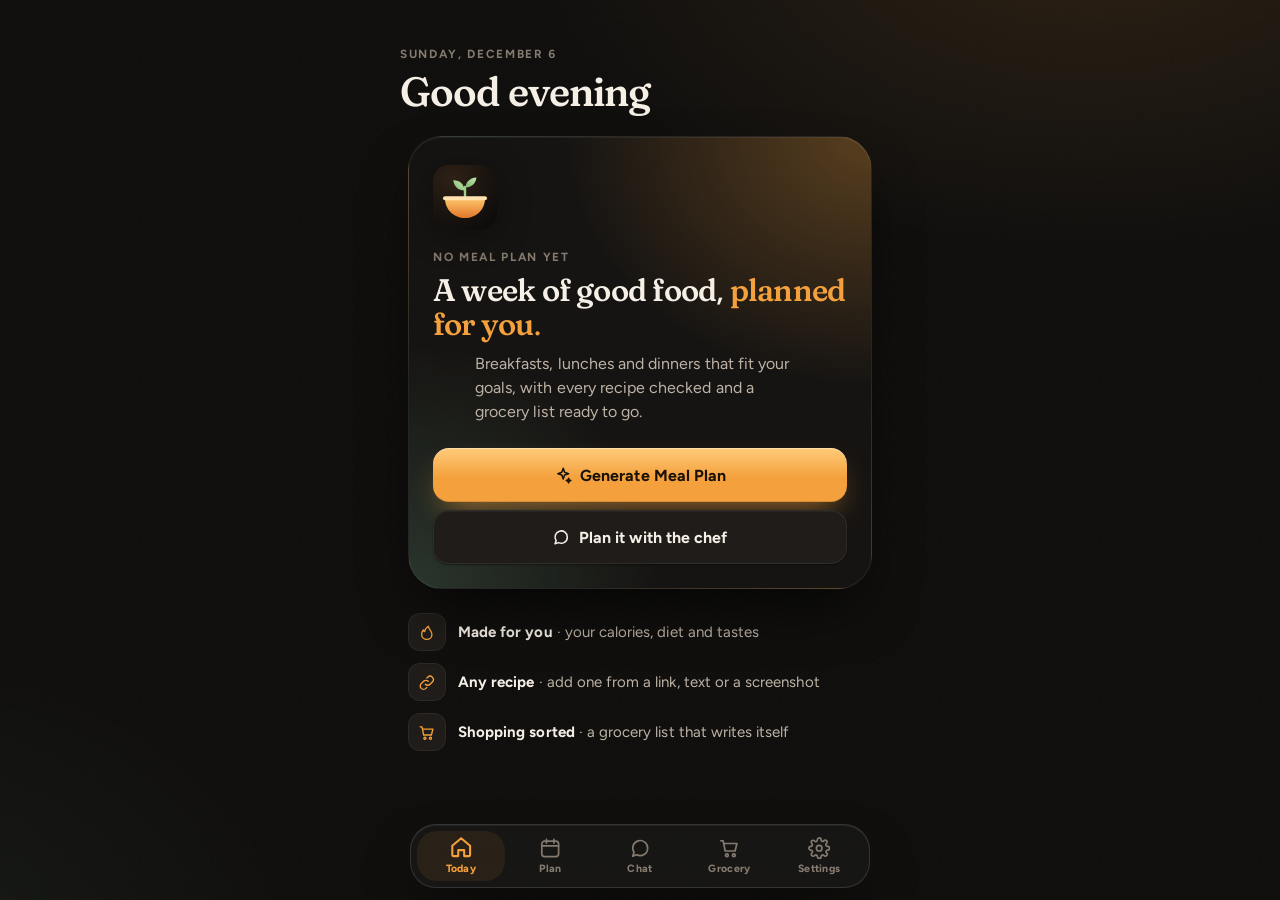
==== commit 6c3224e5: "The app learns you: a private taste profile from saves, meals eaten/skipped, ratings, swaps, deletes" ====
--- a/index.html
+++ b/index.html
@@ -191,6 +191,8 @@
                 <button type="button" class="icon-btn btn-close" id="closeGenerateBtn" aria-label="Close"><svg><use href="#i-close"/></svg></button>
             </div>
             <div class="sheet-body">
+                <div id="scheduleQuick" hidden></div>
+                <div id="generateForm">
                 <div class="input-group">
                     <label class="label" for="inputLikes">Foods you love</label>
                     <input type="text" id="inputLikes" placeholder="Optional, e.g. chicken, pasta, Thai food" autocomplete="off" enterkeyhint="next" />
@@ -209,7 +211,9 @@
                 </div>
                 <p class="sheet-hint">Nourish picks real recipes from trusted cooking sites and sizes them to your calories, diet and allergies. Both boxes are optional.
                     <button type="button" class="link-btn" id="editProfileBtn">Edit profile</button></p>
+                <p class="sheet-hint" id="scheduleSummary"></p>
                 <button type="button" class="btn btn-primary" id="generateBtn">Generate Plan</button>
+                </div>
             </div>
         </div>
     </div>
@@ -270,6 +274,7 @@
     <script src="finder.js"></script>
     <script src="library.js"></script>
     <script src="foodlog.js"></script>
+    <script src="taste.js"></script>
     <script src="grocery.js"></script>
     <script src="recipes.js"></script>
     <script src="importer.js"></script>
--- a/styles.css
+++ b/styles.css
@@ -1129,6 +1129,11 @@
 .settings-button { width: 100%; justify-content: center; color: var(--accent-text); font-size: var(--fs-body); font-weight: 750; transition: background var(--t-fast); }
 .settings-button:active { background: var(--surface-2); }
 .settings-button.danger { color: var(--danger); }
+.settings-button-primary { background: var(--accent); color: var(--on-accent, #fff); }
+.settings-button-primary:active { background: var(--accent); filter: brightness(0.94); }
+.library-file { gap: 2px; padding-top: 10px; padding-bottom: 10px; }
+.library-file .settings-label { font-weight: 600; overflow-wrap: anywhere; }
+.selectable { user-select: text; -webkit-user-select: text; overflow-wrap: anywhere; }
 a.settings-button { display: flex; text-decoration: none; }
 .settings-row-stack { flex-direction: column; align-items: stretch; gap: var(--s-2); }
 .settings-row-top { display: flex; justify-content: space-between; align-items: center; }
@@ -1421,7 +1426,7 @@
 .food-barcode input { flex: 1; min-width: 10em; }
 .food-actions { position: sticky; bottom: 0; display: flex; gap: var(--s-2); padding: var(--s-3) 0 var(--s-2); background: linear-gradient(transparent, var(--sheet-bg, var(--surface)) 30%); }
 .food-actions .btn { flex: 1; min-height: 52px; }
-.eaten-control { margin: var(--s-4) 0 0; }
+.eaten-control { margin: var(--s-4) var(--s-5) 0; }
 
 .add-food-btn { width: auto; flex: 0 0 auto; }
 .extras .section-title { white-space: nowrap; }
@@ -1515,3 +1520,46 @@
 .look-preview-ring small { font-size: min(0.56rem, 10px); }
 .quick-add, .log-item, .log-empty, .food-result, .theme-tile, .icon-style, .app-icon-tile { font-size: var(--fs-callout); }
 .quick-add b { font-size: var(--fs-body); }
+
+/* My schedule: time chips (first-time questions) */
+.time-chips { display: flex; flex-wrap: wrap; gap: 8px; }
+.time-chip { border: 1px solid var(--border-strong); background: var(--surface-2); color: var(--text); border-radius: 999px; padding: 8px 14px; font: inherit; font-size: var(--fs-subhead); font-weight: 650; min-height: 40px; }
+.time-chip.selected { background: var(--accent); border-color: var(--accent); color: var(--on-accent); }
+.time-meaning { margin-top: 6px; font-size: var(--fs-footnote); color: var(--text-3); }
+.quick-actions { display: flex; gap: 10px; margin-top: 8px; }
+.quick-actions .btn { flex: 1; }
+.settings-advanced > summary { cursor: pointer; list-style: revert; }
+.schedule-row .settings-label { flex: 1 1 auto; min-width: 0; flex-shrink: 1; }
+.schedule-row .settings-input { flex: 0 0 auto; width: auto; min-width: 8.5em; max-width: 55%; }
+.settings-advanced .settings-group { margin-bottom: 14px; }
+.settings-advanced .settings-group-label { margin-top: 10px; }
+
+/* Honest calories: "about", and how the numbers are worked out */
+.ring-about { font-size: var(--fs-caption, 11px); color: var(--text-3); text-transform: uppercase; letter-spacing: .08em; font-weight: 700; margin-bottom: -2px; }
+.nutrition-kcal .about { display: block; font-size: var(--fs-footnote); color: var(--text-3); font-weight: 600; margin-bottom: 2px; }
+.calorie-breakdown { margin-top: 12px; border-top: 1px solid var(--border); padding-top: 10px; }
+.calorie-breakdown.day { grid-column: 1 / -1; width: 100%; }
+.calorie-breakdown > summary { cursor: pointer; color: var(--accent-text); font-weight: 700; font-size: var(--fs-subhead); list-style: revert; }
+.breakdown-rows { display: flex; flex-direction: column; margin-top: 8px; }
+.breakdown-row { display: flex; justify-content: space-between; gap: 12px; padding: 7px 0; border-bottom: 1px solid var(--border); font-size: var(--fs-callout); }
+.breakdown-row .what { min-width: 0; overflow-wrap: anywhere; }
+.breakdown-row .what small { display: block; color: var(--text-3); font-size: var(--fs-footnote); }
+.breakdown-row .kcal { flex: 0 0 auto; font-weight: 700; }
+.breakdown-row.skipped { opacity: .55; }
+.breakdown-row.total { border-bottom: none; font-weight: 800; }
+
+/* "How was it?" after a meal */
+.rate-row { margin: 10px 0 4px; display: flex; flex-direction: column; gap: 8px; }
+.rate-row.compact { margin: -4px 4px 6px 4px; padding: 10px 12px; border: 1px solid var(--border); border-radius: 16px; background: var(--surface-2); }
+.rate-head { display: flex; align-items: center; gap: 8px; }
+.rate-q { flex: 1 1 auto; font-weight: 700; font-size: var(--fs-subhead); color: var(--text-2); }
+.rate-btn { border: 1px solid var(--border-strong); background: var(--surface-2); border-radius: 999px; min-width: 44px; min-height: 40px; font-size: 18px; line-height: 1; }
+.rate-btn.on { background: var(--accent); border-color: var(--accent); }
+.rate-close { width: 36px; height: 36px; }
+.rate-tags { display: flex; flex-wrap: wrap; gap: 6px; }
+.rate-tag { border: 1px solid var(--border-strong); background: transparent; color: var(--text-2); border-radius: 999px; padding: 6px 12px; font: inherit; font-size: var(--fs-footnote); font-weight: 650; min-height: 34px; }
+.rate-tag.on { background: var(--accent); border-color: var(--accent); color: var(--on-accent); }
+.meal-with-rate { display: flex; flex-direction: column; }
+.learned-summary { padding: 4px 4px 14px; }
+.learned-summary p { margin: 0 0 6px; line-height: 1.5; }
+#recipeSheet .rate-row { padding: 0 var(--s-5); }
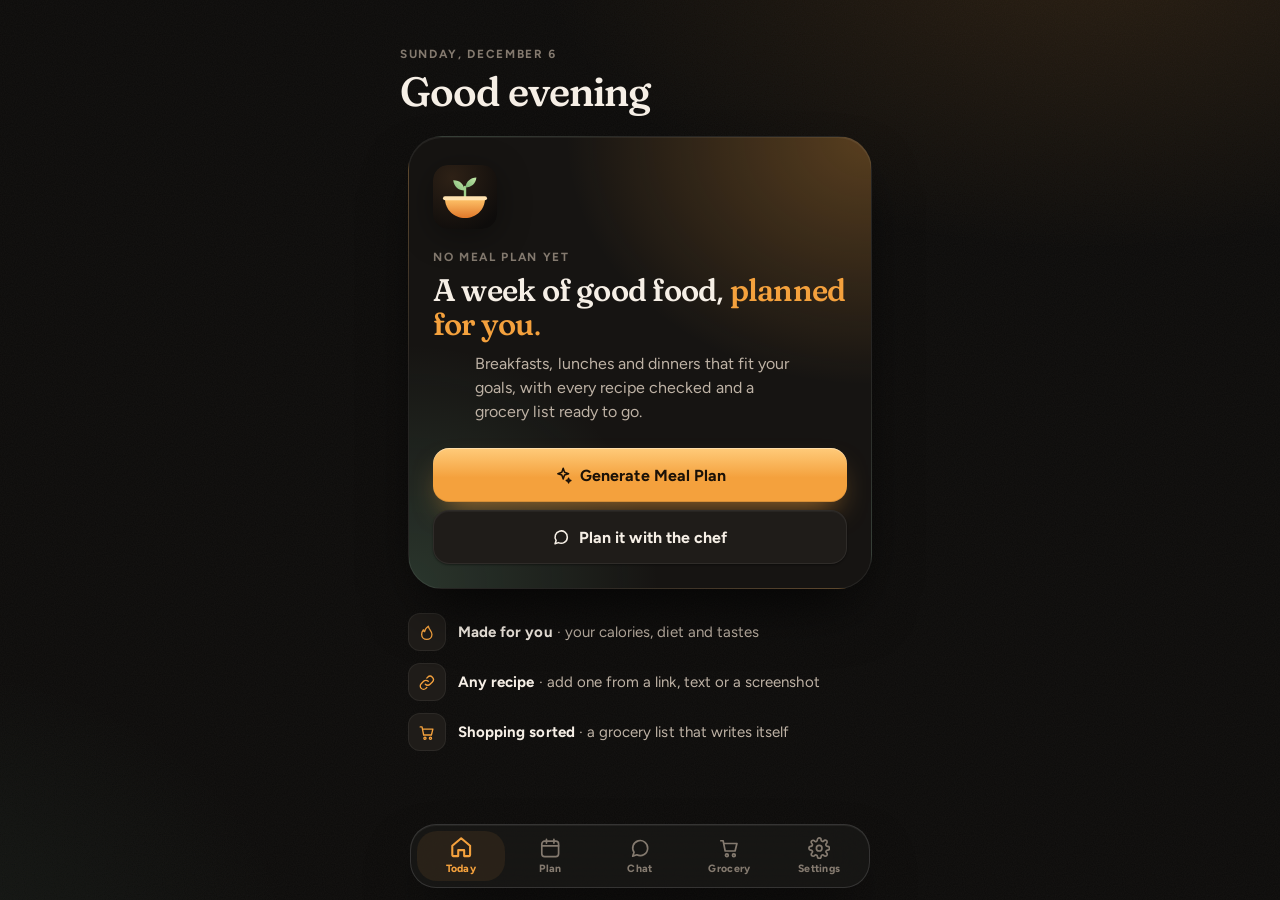
==== commit 5caa3f9e: "Cookbooks as EPUB (and Word .docx) files: read a slice at a time on iPhone, Android and the PC, chap" ====
--- a/index.html
+++ b/index.html
@@ -271,8 +271,10 @@
     <script src="prefs.js"></script>
     <script src="planner.js"></script>
     <script src="sources.js"></script>
+    <script src="builtins.js"></script>
     <script src="finder.js"></script>
     <script src="library.js"></script>
+    <script src="books.js"></script>
     <script src="foodlog.js"></script>
     <script src="taste.js"></script>
     <script src="grocery.js"></script>
--- a/styles.css
+++ b/styles.css
@@ -853,6 +853,7 @@
 .recipe-header { position: relative; z-index: 2; margin-top: -54px; padding: 0 var(--s-5) var(--s-2); }
 .recipe-header .meal-type { color: var(--accent-text); }
 .recipe-name { font-size: var(--fs-title-1); font-weight: 580; letter-spacing: -0.025em; line-height: 1.1; margin: 6px 0 var(--s-4); overflow-wrap: anywhere; }
+.recipe-description { color: var(--text-2); margin: -8px 0 var(--s-4); line-height: 1.45; }
 .recipe-meta { display: flex; flex-wrap: wrap; gap: 6px; }
 .recipe-note { font-size: var(--fs-footnote); color: var(--text-3); margin: var(--s-3) 0 0; }
 
@@ -1121,6 +1122,7 @@
 .settings-row:last-child { border-bottom: none; }
 .settings-label { font-weight: 600; flex-shrink: 0; }
 .settings-hint { display: block; font-size: var(--fs-footnote); color: var(--text-3); font-weight: 500; }
+.library-progress { width: 100%; height: 6px; margin: 6px 0 4px; accent-color: var(--accent, currentColor); }
 .settings-value { color: var(--text-2); text-align: right; overflow-wrap: anywhere; font-size: var(--fs-callout); }
 .settings-input { width: auto; flex: 1; min-width: 0; min-height: 44px; text-align: right; background: transparent; border-color: transparent; padding: 8px 10px; box-shadow: none; }
 .settings-input:focus { background: var(--surface-2); box-shadow: none; }
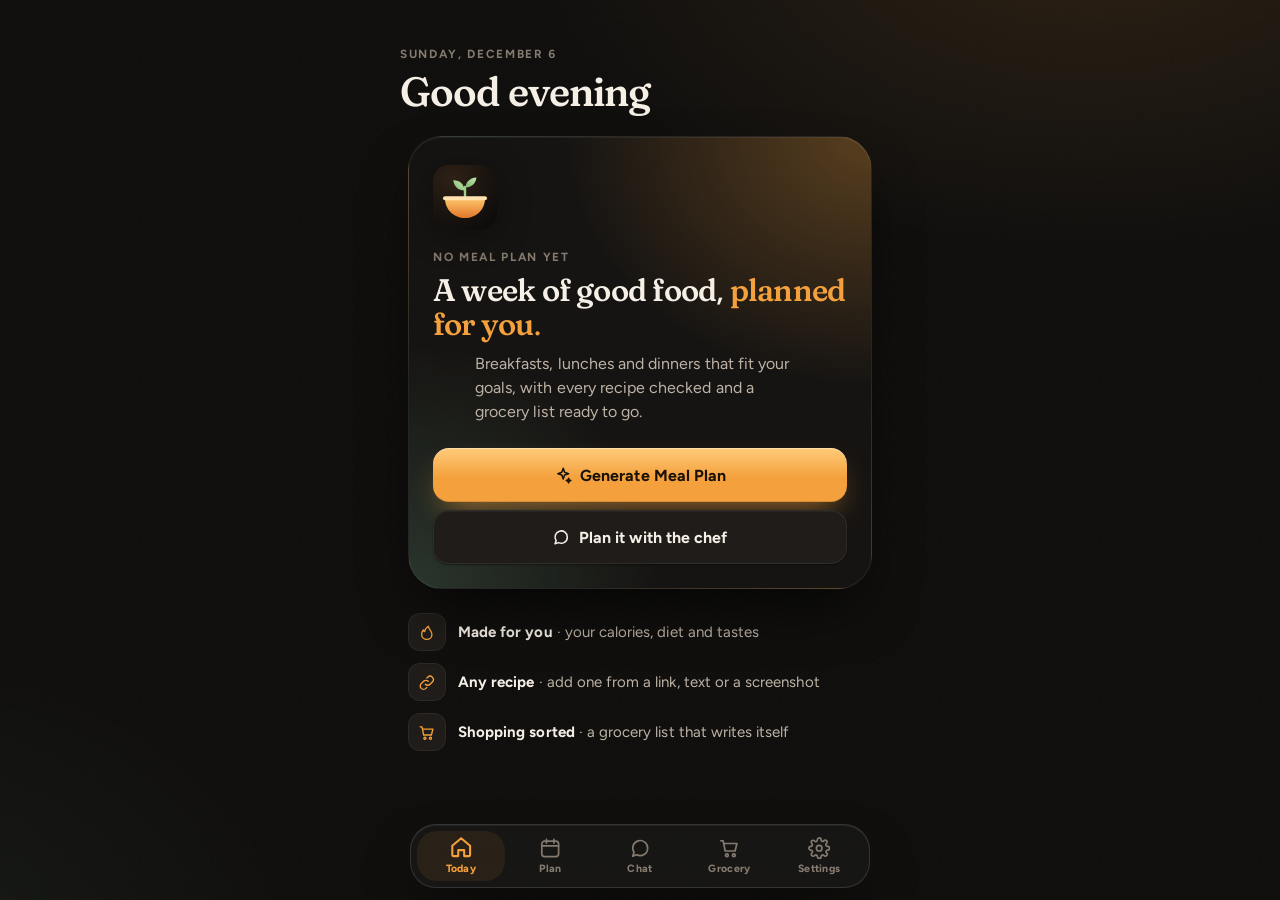
==== commit fc8c3d00: "Book recipes saved for good in an offline recipe database (IndexedDB; localStorage only as a fallbac" ====
--- a/index.html
+++ b/index.html
@@ -275,6 +275,7 @@
     <script src="finder.js"></script>
     <script src="library.js"></script>
     <script src="books.js"></script>
+    <script src="recipedb.js"></script>
     <script src="foodlog.js"></script>
     <script src="taste.js"></script>
     <script src="grocery.js"></script>
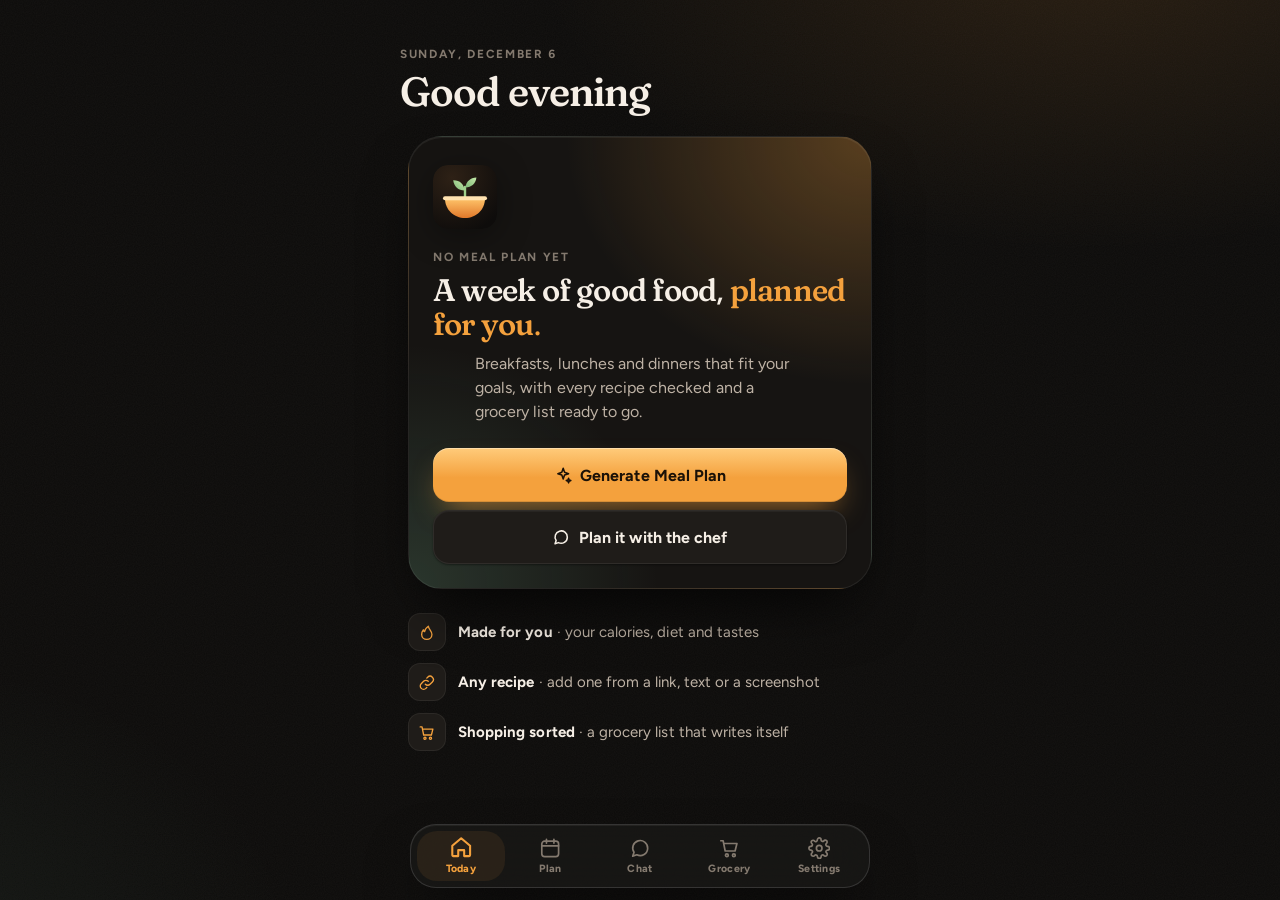
==== commit afc6b6c9: "Nutrition cross-check: every recipe checked against up to three sources, with High, Medium, Low or E" ====
--- a/index.html
+++ b/index.html
@@ -268,6 +268,8 @@
     <script src="units.js"></script>
     <script src="nutrition-data.js"></script>
     <script src="nutrition.js"></script>
+    <script src="services.js"></script>
+    <script src="crosscheck.js"></script>
     <script src="prefs.js"></script>
     <script src="planner.js"></script>
     <script src="sources.js"></script>
--- a/styles.css
+++ b/styles.css
@@ -773,6 +773,7 @@
 .plan-meal-type { font-size: 0.66rem; font-weight: 800; letter-spacing: 0.12em; text-transform: uppercase; color: var(--text-3); }
 .plan-meal-name { font-weight: 650; line-height: 1.3; overflow-wrap: anywhere; }
 .plan-meal-meta { font-size: var(--fs-caption); font-weight: 650; color: var(--text-3); white-space: nowrap; text-align: right; }
+.plan-day-note { margin: var(--s-2) 0 0; padding: var(--s-2) var(--s-3); font-size: 0.85rem; color: var(--text-2); background: var(--surface-2, var(--surface)); border-radius: var(--r-sm); }
 .plan-meal.empty .dot { background: transparent; color: var(--text-3); border: 1.5px dashed var(--border-strong); box-shadow: none; }
 .plan-meal.empty .plan-meal-name { color: var(--text-3); font-weight: 600; }
 .plan-meal-warn { font-size: var(--fs-caption); font-weight: 700; color: #E3A43A; }
@@ -888,6 +889,7 @@
 
 .recipe-actions { display: grid; grid-template-columns: 1fr 1fr; gap: var(--s-2); padding: var(--s-4) var(--s-5) 0; }
 .recipe-actions.three { grid-template-columns: 1.3fr 1fr 1fr; }
+.recipe-actions .settings-note { grid-column: 1 / -1; margin: 0; }
 .recipe-actions .btn { min-height: 50px; padding: 10px 12px; font-size: var(--fs-callout); }
 
 .recipe-section { padding: var(--s-7) var(--s-5) 0; }
@@ -1565,3 +1567,27 @@
 .learned-summary { padding: 4px 4px 14px; }
 .learned-summary p { margin: 0 0 6px; line-height: 1.5; }
 #recipeSheet .rate-row { padding: 0 var(--s-5); }
+
+/* Weekly calories: the week view on the Plan screen and the big-day rows in Settings. */
+.week-card .week-days { display: grid; grid-template-columns: repeat(7, 1fr); gap: 4px; margin-top: var(--s-2); }
+.week-day { display: flex; flex-direction: column; align-items: center; padding: 6px 2px; border-radius: 10px; background: var(--surface-2, rgba(127,127,127,.08)); font-size: var(--fs-caption, 12px); min-width: 0; }
+.week-day .num { font-weight: 600; }
+.week-day small { opacity: .7; font-size: 10px; white-space: nowrap; overflow: hidden; text-overflow: ellipsis; max-width: 100%; }
+.week-day.is-today { outline: 2px solid var(--accent); }
+.week-day.big { background: color-mix(in srgb, var(--accent) 18%, transparent); }
+.settings-row.big-day { display: grid; grid-template-columns: 1.4fr 1fr auto; gap: var(--s-2); align-items: center; }
+.settings-actions { display: flex; gap: var(--s-2); flex-wrap: wrap; margin-top: var(--s-2); }
+
+/* Nutrition cross-check (crosscheck.js): the plain-words line and the services' credits. */
+.check-line { display: flex; flex-wrap: wrap; align-items: center; gap: var(--s-2); margin-top: var(--s-2); }
+.check-line .recipe-note { margin: 0; flex: 1 1 12rem; }
+.check-credit, .check-credit a { font-size: var(--fs-caption); color: var(--text-3); }
+.check-credit a + a { margin-left: var(--s-2); }
+.check-details { margin-top: var(--s-2); }
+.service-free { margin-left: var(--s-2); vertical-align: middle; }
+.settings-steps { display: block; }
+.settings-steps summary { cursor: pointer; font-weight: 600; }
+.settings-steps ol { margin: var(--s-2) 0 0; padding-left: 1.3em; line-height: 1.5; }
+.settings-steps li + li { margin-top: var(--s-1); }
+.settings-hint.ok { color: var(--success); }
+.settings-hint.warn { color: var(--danger); }
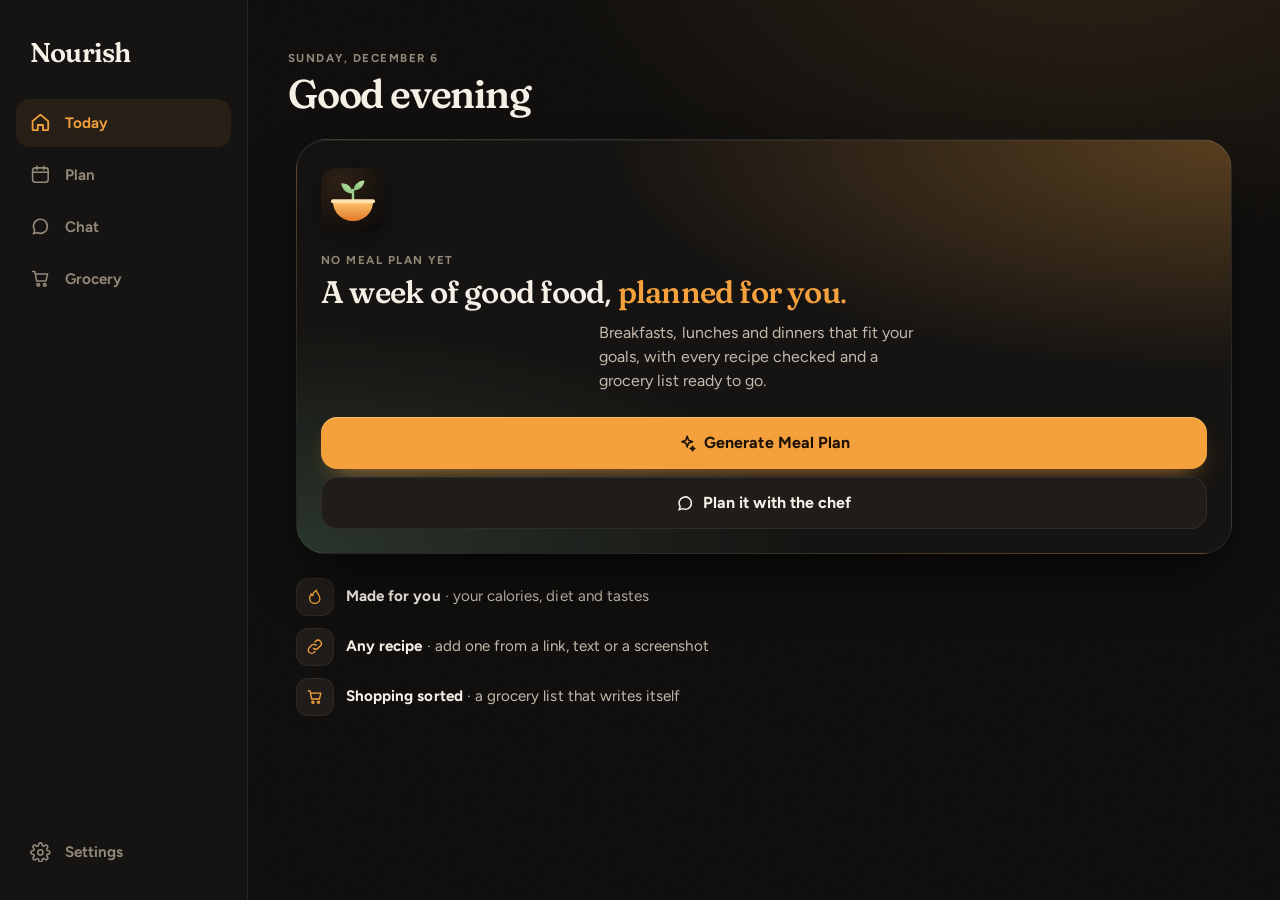
==== commit 51321142: "Redesign (Warm Kitchen): recipe photos (from each recipe's own page, can be turned off), an Up next " ====
--- a/index.html
+++ b/index.html
@@ -47,6 +47,8 @@
             <symbol id="i-palette" viewBox="0 0 24 24"><path d="M12 3a9 9 0 1 0 0 18c1.1 0 1.7-.8 1.7-1.7 0-.5-.2-.9-.5-1.2-.3-.3-.5-.7-.5-1.2 0-.9.8-1.7 1.7-1.7h2A4.6 4.6 0 0 0 21 10.6C21 6.4 17 3 12 3z"/><circle cx="7.5" cy="11.5" r="1"/><circle cx="10.5" cy="7.5" r="1"/><circle cx="15.5" cy="7.5" r="1"/></symbol>
             <symbol id="i-bot" viewBox="0 0 24 24"><rect x="4" y="8" width="16" height="12" rx="3"/><path d="M12 4v4M9 13h.01M15 13h.01M9.5 16.5h5"/></symbol>
             <symbol id="i-user" viewBox="0 0 24 24"><circle cx="12" cy="8" r="4"/><path d="M4 21a8 8 0 0 1 16 0"/></symbol>
+            <symbol id="i-thumb-up" viewBox="0 0 24 24"><path d="M7 10.5v9.5M7 10.5l3.6-6.8c.3-.5.8-.7 1.3-.7 1.2 0 2 1.1 1.7 2.3L12.9 9h5.2c1.5 0 2.6 1.4 2.2 2.8l-1.8 6.5c-.3 1-1.2 1.7-2.2 1.7H7M7 10.5H4.5v9.5H7"/></symbol>
+            <symbol id="i-thumb-down" viewBox="0 0 24 24"><path d="M17 13.5V4M17 13.5l-3.6 6.8c-.3.5-.8.7-1.3.7-1.2 0-2-1.1-1.7-2.3l.7-3.7H5.9c-1.5 0-2.6-1.4-2.2-2.8l1.8-6.5C5.8 4.7 6.7 4 7.7 4H17M17 13.5h2.5V4H17"/></symbol>
             <symbol id="i-heart" viewBox="0 0 24 24"><path d="M12 20.5s-7.5-4.6-9.3-9.2C1.5 8.2 3.4 4.5 7 4.5c2.1 0 3.8 1.2 5 3 1.2-1.8 2.9-3 5-3 3.6 0 5.5 3.7 4.3 6.8-1.8 4.6-9.3 9.2-9.3 9.2z"/></symbol>
             <symbol id="i-search" viewBox="0 0 24 24"><circle cx="11" cy="11" r="6.5"/><path d="m20 20-4.4-4.4"/></symbol>
             <symbol id="i-image" viewBox="0 0 24 24"><rect x="3" y="4" width="18" height="16" rx="2.5"/><circle cx="9" cy="10" r="1.8"/><path d="m21 16-5.5-5.5L5 20"/></symbol>
--- a/styles.css
+++ b/styles.css
@@ -146,7 +146,7 @@
     --hairline: rgba(255, 238, 214, 0.06);
     --text: #F6EFE6;
     --text-2: #BEB2A5;
-    --text-3: #847A6F;
+    --text-3: #938879;
     --accent-text: var(--accent);
     --accent-soft: color-mix(in srgb, var(--accent) 15%, transparent);
     --accent-softer: color-mix(in srgb, var(--accent) 8%, transparent);
@@ -174,7 +174,7 @@
     --hairline: rgba(60, 40, 20, 0.07);
     --text: #1F1913;
     --text-2: #5E5348;
-    --text-3: #92867A;
+    --text-3: #736759;
     --accent-text: var(--accent-deep);
     --accent-soft: color-mix(in srgb, var(--accent) 22%, transparent);
     --accent-softer: color-mix(in srgb, var(--accent) 11%, transparent);
@@ -195,7 +195,7 @@
                    radial-gradient(700px 480px at -10% 105%, color-mix(in srgb, var(--protein) 12%, transparent), transparent 60%);
         --surface: #FFFCF7; --surface-2: #F3ECE1; --surface-3: #E7DECF; --surface-raised: #FFFFFF;
         --border: rgba(60, 40, 20, 0.09); --border-strong: rgba(60, 40, 20, 0.16); --hairline: rgba(60, 40, 20, 0.07);
-        --text: #1F1913; --text-2: #5E5348; --text-3: #92867A;
+        --text: #1F1913; --text-2: #54493E; --text-3: #736759;
         --accent-text: var(--accent-deep);
         --accent-soft: color-mix(in srgb, var(--accent) 22%, transparent);
         --accent-softer: color-mix(in srgb, var(--accent) 11%, transparent);
@@ -772,20 +772,25 @@
 .plan-meal-body { display: flex; flex-direction: column; min-width: 0; flex: 1; gap: 1px; }
 .plan-meal-type { font-size: 0.66rem; font-weight: 800; letter-spacing: 0.12em; text-transform: uppercase; color: var(--text-3); }
 .plan-meal-name { font-weight: 650; line-height: 1.3; overflow-wrap: anywhere; }
-.plan-meal-meta { font-size: var(--fs-caption); font-weight: 650; color: var(--text-3); white-space: nowrap; text-align: right; }
+.plan-meal-meta { font-size: var(--fs-caption); font-weight: 650; color: var(--text-3); text-align: right; max-width: 50%; text-wrap: balance; }
 .plan-day-note { margin: var(--s-2) 0 0; padding: var(--s-2) var(--s-3); font-size: 0.85rem; color: var(--text-2); background: var(--surface-2, var(--surface)); border-radius: var(--r-sm); }
 .plan-meal.empty .dot { background: transparent; color: var(--text-3); border: 1.5px dashed var(--border-strong); box-shadow: none; }
 .plan-meal.empty .plan-meal-name { color: var(--text-3); font-weight: 600; }
+/* Eating out (My schedule): a calm marker, not a recipe */
+.plan-meal.eating-out .plan-meal-name, .meal-card.eating-out .meal-name { color: var(--text-2); font-style: italic; }
+.plan-meal.eating-out .dot, .meal-card.eating-out .meal-art { opacity: .7; }
 .plan-meal-warn { font-size: var(--fs-caption); font-weight: 700; color: #E3A43A; }
-/* Small phones or Large text: time and calories go under the dish name, so the name keeps its width. */
-@media (max-width: 400px) {
+/* Phones (up to the biggest iPhone, 440 px) or Large text: time and calories go under the dish name,
+   so the name keeps its width. At 402 px (iPhone 16 Pro) a long "about 46 min + 1 h waiting · 1,236
+   kcal · 1.5 servings" squeezed "Tandoori chicken" into a column one letter wide (phone UI tests). */
+@media (max-width: 440px) {
     .plan-meal { display: grid; grid-template-columns: auto 1fr; column-gap: var(--s-3); row-gap: 2px; }
     .plan-meal .dot { grid-row: span 2; align-self: start; margin-top: 2px; }
-    .plan-meal-meta { grid-column: 2; text-align: left; }
+    .plan-meal-meta { grid-column: 2; text-align: left; max-width: none; }
 }
 [data-text="large"] .plan-meal { display: grid; grid-template-columns: auto 1fr; column-gap: var(--s-3); row-gap: 2px; }
 [data-text="large"] .plan-meal .dot { grid-row: span 2; align-self: start; margin-top: 2px; }
-[data-text="large"] .plan-meal-meta { grid-column: 2; text-align: left; }
+[data-text="large"] .plan-meal-meta { grid-column: 2; text-align: left; max-width: none; }
 [data-theme="light"] .plan-meal-warn { color: #9A6510; }
 
 /* Plan being made: the "kitchen" panel */
@@ -1124,6 +1129,10 @@
 .settings-row:last-child { border-bottom: none; }
 .settings-label { font-weight: 600; flex-shrink: 0; }
 .settings-hint { display: block; font-size: var(--fs-footnote); color: var(--text-3); font-weight: 500; }
+/* A label with a long hint wraps instead of pushing its control off a phone screen (seen in the
+   phone UI tests: "Count calories" and "Budget" hid their dropdowns past the right edge). */
+.settings-label:has(> .settings-hint) { flex: 1 1 auto; min-width: 0; }
+.settings-label:has(> .settings-hint) ~ .settings-input { flex: 0 0 auto; width: auto; max-width: 55%; }
 .library-progress { width: 100%; height: 6px; margin: 6px 0 4px; accent-color: var(--accent, currentColor); }
 .settings-value { color: var(--text-2); text-align: right; overflow-wrap: anywhere; font-size: var(--fs-callout); }
 .settings-input { width: auto; flex: 1; min-width: 0; min-height: 44px; text-align: right; background: transparent; border-color: transparent; padding: 8px 10px; box-shadow: none; }
@@ -1242,6 +1251,10 @@
 .edit-source { display: inline-flex; align-items: center; gap: 6px; margin-bottom: 6px; padding: 6px 12px; border-radius: var(--r-pill); background: var(--accent-softer); color: var(--accent-text); font-weight: 700; font-size: var(--fs-footnote); text-decoration: none; overflow-wrap: anywhere; }
 .edit-source svg { width: 0.95rem; height: 0.95rem; flex-shrink: 0; }
 .edit-notes { font-size: var(--fs-footnote); color: var(--text-3); margin: 4px 0 var(--s-4); }
+.edit-duplicate { margin: 4px 0 var(--s-4); padding: var(--s-3); border-radius: var(--r-sm); background: var(--surface-2, var(--surface)); border: 1px solid var(--border-strong); }
+.edit-duplicate p { margin: 0 0 var(--s-2); font-size: var(--fs-footnote); color: var(--text-2); }
+.ask-chips { display: flex; flex-wrap: wrap; gap: 8px; padding: var(--s-3) var(--s-5) 0; }
+.ask-chips .time-chip { min-height: 36px; padding: 6px 12px; font-size: var(--fs-footnote); }
 .edit-row { display: grid; grid-template-columns: 1.4fr 1fr 1fr; gap: 10px; margin-bottom: var(--s-5); }
 .edit-row.four { grid-template-columns: repeat(4, minmax(0, 1fr)); gap: var(--s-2); margin-bottom: var(--s-2); }
 .edit-row.four input { padding: 12px 10px; text-align: center; font-weight: 700; }
@@ -1417,6 +1430,10 @@
 .food-unit { color: var(--text-2); font-size: var(--fs-footnote); font-weight: 600; flex: 1; min-width: 4em; }
 .food-row-kcal { font-weight: 750; white-space: nowrap; }
 .food-row-macros { margin-top: 6px; font-size: var(--fs-caption); color: var(--text-3); font-weight: 600; }
+.food-repeat { display: flex; align-items: center; gap: 8px; margin-top: 10px; font-size: var(--fs-caption); color: var(--text-2); font-weight: 600; }
+.food-repeat svg { width: 16px; height: 16px; color: var(--text-3); flex: none; }
+.food-repeat span { flex: 1; }
+.food-repeat select { width: auto; min-width: 7.5em; padding: 6px 10px; font-size: var(--fs-caption); }
 .food-kcal-input { display: flex; align-items: center; gap: var(--s-2); margin-top: var(--s-2); font-size: var(--fs-footnote); color: var(--text-2); }
 .food-kcal-input input { width: 6em; }
 .food-results { display: flex; flex-direction: column; margin-top: var(--s-2); border-radius: var(--r); overflow: hidden; border: 1px solid var(--hairline); }
@@ -1568,6 +1585,21 @@
 .learned-summary p { margin: 0 0 6px; line-height: 1.5; }
 #recipeSheet .rate-row { padding: 0 var(--s-5); }
 
+/* This week: the budget as a range, how it's going, and a one-tap way to even it out. */
+.week-card { display: flex; flex-direction: column; gap: var(--s-2); padding: var(--s-4); border-radius: var(--r-xl); }
+/* The week's fiber, vitamins and minerals (information): padded like the week card above it. */
+.plan-flags { display: flex; flex-direction: column; gap: var(--s-2); padding: var(--s-4); border-radius: var(--r-xl); }
+.plan-flags .recipe-note { margin: 0; }
+.week-card.status-over { border-color: color-mix(in srgb, var(--warn) 35%, var(--border)); }
+.week-card-head { display: flex; align-items: center; justify-content: space-between; gap: var(--s-2); }
+.week-pill { padding: 3px 10px; border-radius: var(--r-pill); font-size: var(--fs-caption, 12px); font-weight: 750; letter-spacing: .02em; }
+.week-pill.on-track { background: color-mix(in srgb, var(--success) 18%, transparent); color: var(--success); }
+.week-pill.over { background: color-mix(in srgb, var(--warn) 20%, transparent); color: var(--warn); }
+.week-pill.under { background: color-mix(in srgb, var(--accent) 18%, transparent); color: var(--accent-text); }
+.week-detail { margin: 0; padding: 0 4px; color: var(--text-2); font-size: var(--fs-footnote, 13px); line-height: 1.45; }
+.week-share { margin-top: var(--s-1); }
+.week-card .link-btn { align-self: flex-start; min-height: 36px; }
+
 /* Weekly calories: the week view on the Plan screen and the big-day rows in Settings. */
 .week-card .week-days { display: grid; grid-template-columns: repeat(7, 1fr); gap: 4px; margin-top: var(--s-2); }
 .week-day { display: flex; flex-direction: column; align-items: center; padding: 6px 2px; border-radius: 10px; background: var(--surface-2, rgba(127,127,127,.08)); font-size: var(--fs-caption, 12px); min-width: 0; }
@@ -1591,3 +1623,292 @@
 .settings-steps li + li { margin-top: var(--s-1); }
 .settings-hint.ok { color: var(--success); }
 .settings-hint.warn { color: var(--danger); }
+.recipe-credit { text-align: center; margin: var(--s-2) 0 var(--s-4); }
+.header-actions .link-btn { white-space: nowrap; }
+
+/* === Cook mode: one step at a time, big and calm, with the step's ingredients and timers === */
+.recipe-steps-head { display: flex; align-items: center; gap: var(--s-3); margin: 0 2px var(--s-3); }
+.recipe-steps-head .recipe-steps-hint { flex: 1; margin: 0; }
+/* width: auto undoes .btn-primary's full width; without it the button took the whole row on a phone,
+   squeezing the hint into a one-word column and pushing "Cook mode" off the right edge. */
+.cook-btn { flex: none; width: auto; padding: 8px 14px; min-height: 0; font-size: var(--fs-caption); }
+.cook-mode { display: none; position: fixed; inset: 0; z-index: 250; background: var(--bg); color: var(--text);
+    padding: calc(var(--safe-top, 0px) + var(--s-4)) var(--s-5) calc(env(safe-area-inset-bottom, 0px) + var(--s-5)); }
+.cook-mode.active { display: flex; flex-direction: column; gap: var(--s-4); }
+.cook-top { display: flex; align-items: flex-start; justify-content: space-between; gap: var(--s-3); }
+.cook-title { font-family: var(--font-display); font-size: var(--fs-title-3); font-weight: 600; margin-top: 2px; }
+.cook-progress { display: flex; gap: 4px; }
+.cook-progress span { flex: 1; height: 4px; border-radius: 2px; background: var(--surface-3); }
+.cook-progress span.done { background: var(--accent-deep, var(--accent)); }
+.cook-progress span.current { background: var(--accent); }
+.cook-timers { display: flex; flex-direction: column; gap: var(--s-2); }
+.cook-timer { display: flex; align-items: center; gap: var(--s-2); padding: 6px 6px 6px 12px; border-radius: var(--r); background: var(--surface-2); border: 1px solid var(--border); }
+.cook-timer.done { border-color: var(--accent); background: color-mix(in srgb, var(--accent) 16%, var(--surface-2)); }
+.cook-timer-label { flex: 1; font-size: var(--fs-caption); color: var(--text-2); font-weight: 600; }
+.cook-timer b { font-size: var(--fs-title-3); font-variant-numeric: tabular-nums; }
+.cook-timer .icon-btn { width: 32px; height: 32px; }
+.cook-body { flex: 1; overflow-y: auto; display: flex; flex-direction: column; gap: var(--s-5); padding-top: var(--s-2); }
+.cook-step { font-size: clamp(1.35rem, 5.4vw, 2rem); line-height: 1.38; font-weight: 500; letter-spacing: -0.01em; margin: 0; text-wrap: pretty; }
+.cook-uses { background: var(--surface); border: 1px solid var(--border); border-radius: var(--r-lg); padding: var(--s-4); }
+.cook-uses ul { margin: var(--s-2) 0 0; padding-left: 1.1em; display: grid; gap: 6px; font-size: var(--fs-body); }
+.cook-start-timers { display: flex; flex-wrap: wrap; gap: var(--s-2); }
+.cook-nav { display: grid; grid-template-columns: 1fr 2fr; gap: var(--s-3); }
+.cook-nav .btn { min-height: 54px; }
+@media (min-width: 900px) { .cook-mode.active { padding-left: max(var(--s-5), calc(50vw - 380px)); padding-right: max(var(--s-5), calc(50vw - 380px)); } }
+
+/* === Pantry: staples folded away under the shopping list === */
+.pantry-card summary { list-style: none; cursor: pointer; }
+.pantry-card summary::-webkit-details-marker { display: none; }
+.pantry-card .chev { width: 18px; height: 18px; color: var(--text-3); transition: transform .2s; }
+.pantry-card[open] .chev { transform: rotate(90deg); }
+.pantry-hint { margin: 0 var(--s-4) var(--s-3); font-size: var(--fs-caption); color: var(--text-3); }
+.pantry-chips { display: flex; flex-wrap: wrap; gap: 6px; padding: 0 var(--s-4); }
+.pantry-card .link-btn { margin: var(--s-2) var(--s-3) var(--s-2); }
+.pantry-edit { flex-direction: column; align-items: stretch; gap: var(--s-2); }
+.pantry-edit textarea { width: 100%; min-height: 8em; font: inherit; resize: vertical; }
+.pantry-card summary > span { flex: 1; }
+.food-barcode + .sheet-hint { margin: var(--s-2) 2px 0; font-size: var(--fs-caption); color: var(--text-3); }
+
+/* === Spacing, corners and coloured amounts (Settings → Appearance) === */
+[data-density="compact"] { --s-3: 10px; --s-4: 12px; --s-5: 16px; --s-6: 20px; --s-7: 22px; --s-8: 26px; }
+[data-density="roomy"]   { --s-3: 14px; --s-4: 20px; --s-5: 24px; --s-6: 30px; --s-7: 34px; --s-8: 40px; }
+[data-density="compact"] .meal-card, [data-density="compact"] .settings-row { min-height: 0; }
+[data-corners="soft"]   { --r-xs: 6px; --r-sm: 8px; --r: 12px; --r-lg: 15px; --r-xl: 18px; --r-2xl: 22px; }
+[data-corners="square"] { --r-xs: 3px; --r-sm: 4px; --r: 6px; --r-lg: 8px; --r-xl: 10px; --r-2xl: 12px; }
+[data-amounts="colour"] .recipe-ingredient .qty,
+[data-amounts="colour"] .cook-uses .qty { color: var(--accent-text); }
+[data-amounts="colour"] .recipe-ingredient.done .qty { color: var(--text-3); }
+
+/* ==========================================================================
+   NOURISH 0.1.17 DESIGN SYSTEM: "Warm Kitchen"
+   One layer over the components above. Food first: real photos where a recipe has one, big calm
+   numbers, generous cards, and a layout that uses the whole window on a computer.
+   Colours come from the theme (theme.js); this layer sets shape, type, space and motion.
+   DESIGN.md lists the tokens and components.
+   ========================================================================== */
+
+/* ---------- A. Tokens ---------- */
+:root {
+    /* Type scale (rem, so it follows the Text size setting) */
+    --fs-hero: 2.5rem;       /* Large title: screen names */
+    --fs-title-1: 2.05rem;   /* Recipe name */
+    --fs-title-2: 1.5rem;    /* Sheet titles, big numbers */
+    --fs-title-3: 1.2rem;    /* Card and section titles */
+    --fs-headline: 1.06rem;  /* Dish names in lists */
+    --fs-body: 1rem;
+    --fs-callout: 0.95rem;
+    --fs-footnote: 0.87rem;
+    --fs-caption: 0.78rem;   /* the smallest text anywhere */
+    --fs-label: 0.72rem;     /* uppercase labels, tracked wide */
+
+    /* Shape */
+    --r-xs: 8px; --r-sm: 12px; --r: 16px; --r-lg: 20px; --r-xl: 24px; --r-2xl: 30px; --r-pill: 999px;
+    --r-photo: 18px;
+
+    /* A lift for hover on a computer (elevation itself is themed: --e-1..3) */
+    --lift: translateY(-2px);
+
+    /* Motion */
+    --t-fast: 150ms; --t: 260ms; --t-slow: 460ms;
+
+    /* Layout */
+    --content-max: 540px;
+    --sidebar-w: 248px;
+}
+
+/* ---------- B. Base type ---------- */
+.eyebrow, .meal-type, .plan-meal-type, .settings-group-label { font-size: var(--fs-label); letter-spacing: 0.13em; }
+.chip { font-size: var(--fs-caption); padding: 6px 11px; }
+.large-title { font-size: var(--fs-hero); font-weight: 580; letter-spacing: -0.03em; }
+.section-title { font-size: var(--fs-title-3); margin: var(--s-7) 2px var(--s-3); }
+
+/* ---------- C. Buttons ---------- */
+.btn { min-height: 52px; border-radius: var(--r); font-weight: 700; }
+.btn-primary {
+    background: var(--accent);
+    box-shadow: 0 1px 0 rgba(255, 255, 255, 0.28) inset, 0 12px 26px -14px color-mix(in srgb, var(--accent) 85%, transparent);
+}
+.btn-primary:not(:disabled):hover { filter: brightness(1.05); }
+.btn-secondary { background: var(--surface-2); border-color: var(--border); box-shadow: none; }
+.btn-small { min-height: 38px; width: auto; padding: 6px 14px; font-size: var(--fs-callout); border-radius: var(--r-pill); }
+.icon-btn { width: 44px; height: 44px; box-shadow: none; }
+.icon-btn.accent { background: var(--accent); }
+
+/* ---------- D. Cards ---------- */
+.card { border-radius: var(--r-xl); }
+
+/* ---------- E. Food art: a photo, or the meal's colours with its icon ---------- */
+.meal-art, .plan-meal .dot, .cookbook-card .dot { display: grid; place-items: center; position: relative; overflow: hidden; isolation: isolate; }
+.art-photo, .recipe-hero-photo {
+    position: absolute; inset: 0; width: 100%; height: 100%; object-fit: cover; z-index: 1;
+    opacity: 0; transform: scale(1.04);
+    transition: opacity 420ms var(--ease), transform 900ms var(--ease);
+    background: var(--surface-3);
+}
+.art-photo.loaded, .recipe-hero-photo.loaded { opacity: 1; transform: none; }
+.has-photo::before { opacity: 0; }
+.has-photo > svg { opacity: 0.35; }
+.meal-art { width: 84px; height: 84px; border-radius: var(--r-photo); }
+.meal-art.has-photo { box-shadow: 0 10px 22px -14px rgba(0, 0, 0, 0.7); }
+.plan-meal .dot { width: 48px; height: 48px; border-radius: 14px; }
+.cookbook-card .dot { width: 56px; height: 56px; border-radius: 16px; flex-shrink: 0; }
+
+/* ---------- F. Today ---------- */
+.today-grid { display: grid; gap: 0; }
+.today-side > * + * { margin-top: var(--s-4); }
+.summary { border-radius: var(--r-2xl); padding: var(--s-5); }
+.ring { width: 140px; height: 140px; }
+.ring .track, .ring .bar { stroke-width: 11; }
+.ring-value { font-size: 2.1rem; }
+
+.meal-card { border-radius: var(--r-xl); padding: 12px 14px 12px 12px; gap: var(--s-4); }
+.meal-name { font-size: 1.16rem; margin: 3px 0 9px; }
+.meal-cards > * { animation: rise var(--t-slow) var(--ease) both; }
+.meal-cards > *:nth-child(2) { animation-delay: 50ms; }
+.meal-cards > *:nth-child(3) { animation-delay: 100ms; }
+.meal-cards > *:nth-child(4) { animation-delay: 150ms; }
+.meal-cards > *:nth-child(5) { animation-delay: 200ms; }
+
+/* Up next: today's next meal, big, with its photo on top */
+.meal-card.feature { flex-direction: column; align-items: stretch; padding: 0; gap: 0; overflow: hidden; }
+.meal-card.feature .meal-art { width: 100%; height: 188px; border-radius: 0; box-shadow: none; }
+.meal-card.feature .meal-art > svg { width: 3rem; height: 3rem; }
+.meal-card.feature .meal-art::before { width: 132px; height: 132px; box-shadow: 0 0 0 18px rgba(255, 255, 255, 0.06), 0 0 0 44px rgba(255, 255, 255, 0.035); }
+.meal-card.feature .meal-art.has-photo::after {
+    content: ""; position: absolute; inset: 0; z-index: 2;
+    background: linear-gradient(180deg, transparent 55%, rgba(0, 0, 0, 0.28));
+}
+.meal-card.feature .meal-content { padding: var(--s-4) var(--s-8) var(--s-4) var(--s-5); }
+.up-next-tag { display: inline-flex; align-items: center; margin-bottom: 6px; padding: 3px 10px; border-radius: var(--r-pill); background: var(--accent-soft); color: var(--accent-text); font-size: var(--fs-label); font-weight: 800; letter-spacing: 0.1em; text-transform: uppercase; }
+@media (max-width: 440px) { .meal-art { width: 72px; height: 72px; } .meal-card { gap: var(--s-3); } }
+.meal-card.feature .meal-name { font-size: 1.42rem; letter-spacing: -0.02em; }
+.meal-card.feature > .chev { position: absolute; right: 16px; bottom: 24px; }
+.up-next .eat-btn { align-self: flex-start; margin-top: 14px; }
+
+/* ---------- G. Plan ---------- */
+.plan-day-head .title { font-size: 1.38rem; }
+.plan-meal { min-height: 70px; padding: 11px var(--s-4); }
+.plan-meal-name { font-size: var(--fs-headline); }
+
+/* ---------- H. Recipe ---------- */
+.recipe-hero { height: 300px; }
+.recipe-hero.has-photo { height: 340px; background: var(--surface-3); }
+.recipe-hero.has-photo::before { content: none; }
+.recipe-hero.has-photo::after {
+    height: 100%; z-index: 2;
+    background: linear-gradient(180deg, rgba(0, 0, 0, 0.32) 0%, transparent 28%, transparent 52%, color-mix(in srgb, var(--surface) 75%, transparent) 84%, var(--surface) 100%);
+}
+@supports not (color: color-mix(in srgb, red 50%, blue)) {
+    .recipe-hero.has-photo::after { background: linear-gradient(180deg, rgba(0, 0, 0, 0.32), transparent 30%, transparent 60%, var(--surface)); }
+}
+.recipe-hero.has-photo .recipe-top, .recipe-hero.has-photo .sheet-grabber { z-index: 4; }
+.recipe-section-title { font-size: 1.36rem; }
+.nutrition-panel { border-radius: var(--r-xl); }
+
+/* Make it tastier: near-zero-calorie flavour for plain recipes */
+.boost-panel .recipe-steps-hint { font-size: var(--fs-footnote); color: var(--text-2); }
+.boost-list { display: flex; flex-direction: column; border-radius: var(--r-lg); overflow: hidden; border: 1px solid color-mix(in srgb, var(--accent) 28%, var(--hairline)); background: var(--accent-softer); }
+.boost-row { display: grid; grid-template-columns: 1fr auto auto; align-items: center; gap: var(--s-3); padding: 10px 10px 10px var(--s-4); border-bottom: 1px solid var(--hairline); }
+.boost-row:last-child { border-bottom: none; }
+.boost-line { font-weight: 650; line-height: 1.35; overflow-wrap: anywhere; }
+.boost-kcal { font-family: var(--font-num); font-variant-numeric: tabular-nums; font-size: var(--fs-caption); font-weight: 750; color: var(--text-3); white-space: nowrap; }
+.boost-row .btn-small { min-height: 36px; padding: 4px 14px; background: var(--surface); border-color: var(--border-strong); color: var(--accent-text); }
+
+/* Thumbs up and down */
+.rate-btn { display: inline-grid; place-items: center; width: 44px; height: 44px; border-radius: 50%; background: var(--surface-2); border: 1px solid var(--border); color: var(--text-2); transition: background var(--t), color var(--t), transform var(--t) var(--spring), border-color var(--t); }
+.rate-btn svg { width: 1.2rem; height: 1.2rem; }
+.rate-btn:active { transform: scale(0.9); }
+.rate-btn.on { background: var(--accent); color: var(--on-accent); border-color: transparent; transform: scale(1.04); }
+.rate-btn.on svg { fill: currentColor; fill-opacity: 0.18; }
+.rate-head { display: flex; align-items: center; gap: var(--s-2); }
+.rate-q { flex: 1; font-weight: 650; }
+
+/* ---------- I. Sheets and tab bar ---------- */
+.sheet-header .title { font-size: var(--fs-title-2); }
+.tab-bar { border-radius: 28px; height: 66px; }
+.tab { border-radius: 22px; }
+.tab-label { font-size: 0.7rem; }
+
+/* ---------- J. Hover on a computer ---------- */
+@media (hover: hover) and (pointer: fine) {
+    .meal-card { transition: transform var(--t) var(--ease), box-shadow var(--t), background var(--t), border-color var(--t); }
+    .meal-card:hover { transform: var(--lift); box-shadow: var(--e-3); background: var(--surface); border-color: var(--border-strong); }
+    .meal-card:hover .art-photo.loaded { transform: scale(1.04); }
+    .plan-meal:hover .art-photo.loaded { transform: scale(1.06); }
+    .tab:hover:not(.active) { color: var(--text-2); background: var(--surface-2); }
+}
+
+/* ---------- K. A computer: sidebar, wider pages, two columns ---------- */
+@media (min-width: 1000px) {
+    :root { --content-max: 1120px; --gutter: 40px; }
+    body { padding-left: var(--sidebar-w); }
+    .app-container { max-width: calc(var(--content-max) + 2 * var(--gutter)); }
+    .screen { padding-top: 22px; padding-bottom: 64px; }
+    .screen-header { margin-top: var(--s-4); }
+
+    /* The tab bar becomes a sidebar */
+    .tab-bar {
+        left: 0; top: 0; bottom: 0; transform: none; width: var(--sidebar-w); max-width: none; height: auto;
+        flex-direction: column; justify-content: flex-start; gap: 4px;
+        padding: 28px 16px 24px; border-radius: 0; border: none; border-right: 1px solid var(--border);
+        background: var(--surface);
+        backdrop-filter: none; -webkit-backdrop-filter: none; box-shadow: none;
+    }
+    .tab-bar::before {
+        content: "Nourish"; display: block; padding: 4px 14px 22px;
+        font-family: var(--font-display); font-variation-settings: var(--display-axes);
+        font-size: 1.7rem; font-weight: 600; letter-spacing: -0.03em; color: var(--text);
+    }
+    .tab { flex: 0 0 auto; flex-direction: row; justify-content: flex-start; gap: 14px; min-height: 48px; padding: 0 14px; border-radius: 14px; }
+    .tab-label { font-size: var(--fs-callout); font-weight: 650; letter-spacing: 0; }
+    .tab-icon { width: 1.3rem; height: 1.3rem; }
+    .tab.active .tab-icon { transform: none; }
+    .tab.has-badge::after { top: 50%; left: auto; right: 14px; margin-top: -4px; }
+    .tab-bar .tab[data-tab="settings"] { margin-top: auto; }
+
+    /* Today: the day's numbers beside its meals */
+    .today-grid { grid-template-columns: minmax(300px, 380px) 1fr; gap: var(--s-8); align-items: start; }
+    .today-side { position: sticky; top: 24px; }
+    .today-side .summary { grid-template-columns: 1fr; justify-items: center; }
+    .today-side .summary .macros { width: 100%; }
+    .today-main > .section-title:first-child { margin-top: 0; }
+    .meal-card.feature .meal-art { height: 260px; }
+    .day-strip { margin-left: 0; margin-right: 0; padding-left: 0; padding-right: 0; }
+
+    /* Plan: days side by side */
+    .plan-days { display: grid; grid-template-columns: repeat(auto-fill, minmax(330px, 1fr)); gap: var(--s-5); align-items: start; }
+    .plan-days > :not(.plan-day) { grid-column: 1 / -1; }
+    .plan-meal { display: grid; grid-template-columns: auto 1fr; column-gap: var(--s-3); row-gap: 2px; }
+    .plan-meal .dot { grid-row: span 2; align-self: start; margin-top: 2px; }
+    .plan-meal-meta { grid-column: 2; text-align: left; max-width: none; }
+
+    /* Grocery: aisles in two columns */
+    #groceryContainer { display: grid; grid-template-columns: 1fr 1fr; gap: var(--s-4); align-items: start; }
+    #groceryContainer > :not(.grocery-category), #groceryContainer > .pantry-card { grid-column: 1 / -1; }
+
+    /* Reading pages stay a comfortable width */
+    .settings-list, .chat-messages, .chat-composer { max-width: 760px; }
+    .chat-messages, .chat-composer { margin-left: auto; margin-right: auto; }
+
+    /* Sheets: a centred card, not a phone sheet */
+    .sheet-content {
+        margin: auto; max-width: 680px; max-height: calc(100vh - 64px);
+        border-radius: var(--r-2xl); border-bottom: 1px solid var(--border);
+        animation: modal-in 380ms var(--ease) both;
+    }
+    .recipe-sheet-content { max-width: 820px; }
+    .sheet-grabber { display: none; }
+}
+@keyframes modal-in { from { opacity: 0; transform: translateY(18px) scale(0.98); } to { opacity: 1; transform: none; } }
+@media (min-width: 1400px) {
+    :root { --content-max: 1240px; }
+    .today-grid { grid-template-columns: 400px 1fr; }
+}
+
+/* ---------- L. The Spacing and Corners settings win over the tokens above ---------- */
+[data-density="compact"] { --s-3: 10px; --s-4: 12px; --s-5: 16px; --s-6: 20px; --s-7: 22px; --s-8: 26px; }
+[data-density="roomy"]   { --s-3: 14px; --s-4: 20px; --s-5: 24px; --s-6: 30px; --s-7: 34px; --s-8: 40px; }
+[data-corners="soft"]   { --r-xs: 6px; --r-sm: 8px; --r: 12px; --r-lg: 15px; --r-xl: 18px; --r-2xl: 22px; --r-photo: 13px; }
+[data-corners="square"] { --r-xs: 3px; --r-sm: 4px; --r: 6px; --r-lg: 8px; --r-xl: 10px; --r-2xl: 12px; --r-photo: 6px; }
+[data-corners="square"] .plan-meal .dot, [data-corners="square"] .cookbook-card .dot, [data-corners="square"] .tab, [data-corners="square"] .tab-bar { border-radius: 6px; }
+[data-text="xl"] .meal-art:not(.feature .meal-art) { width: 92px; height: 92px; }
